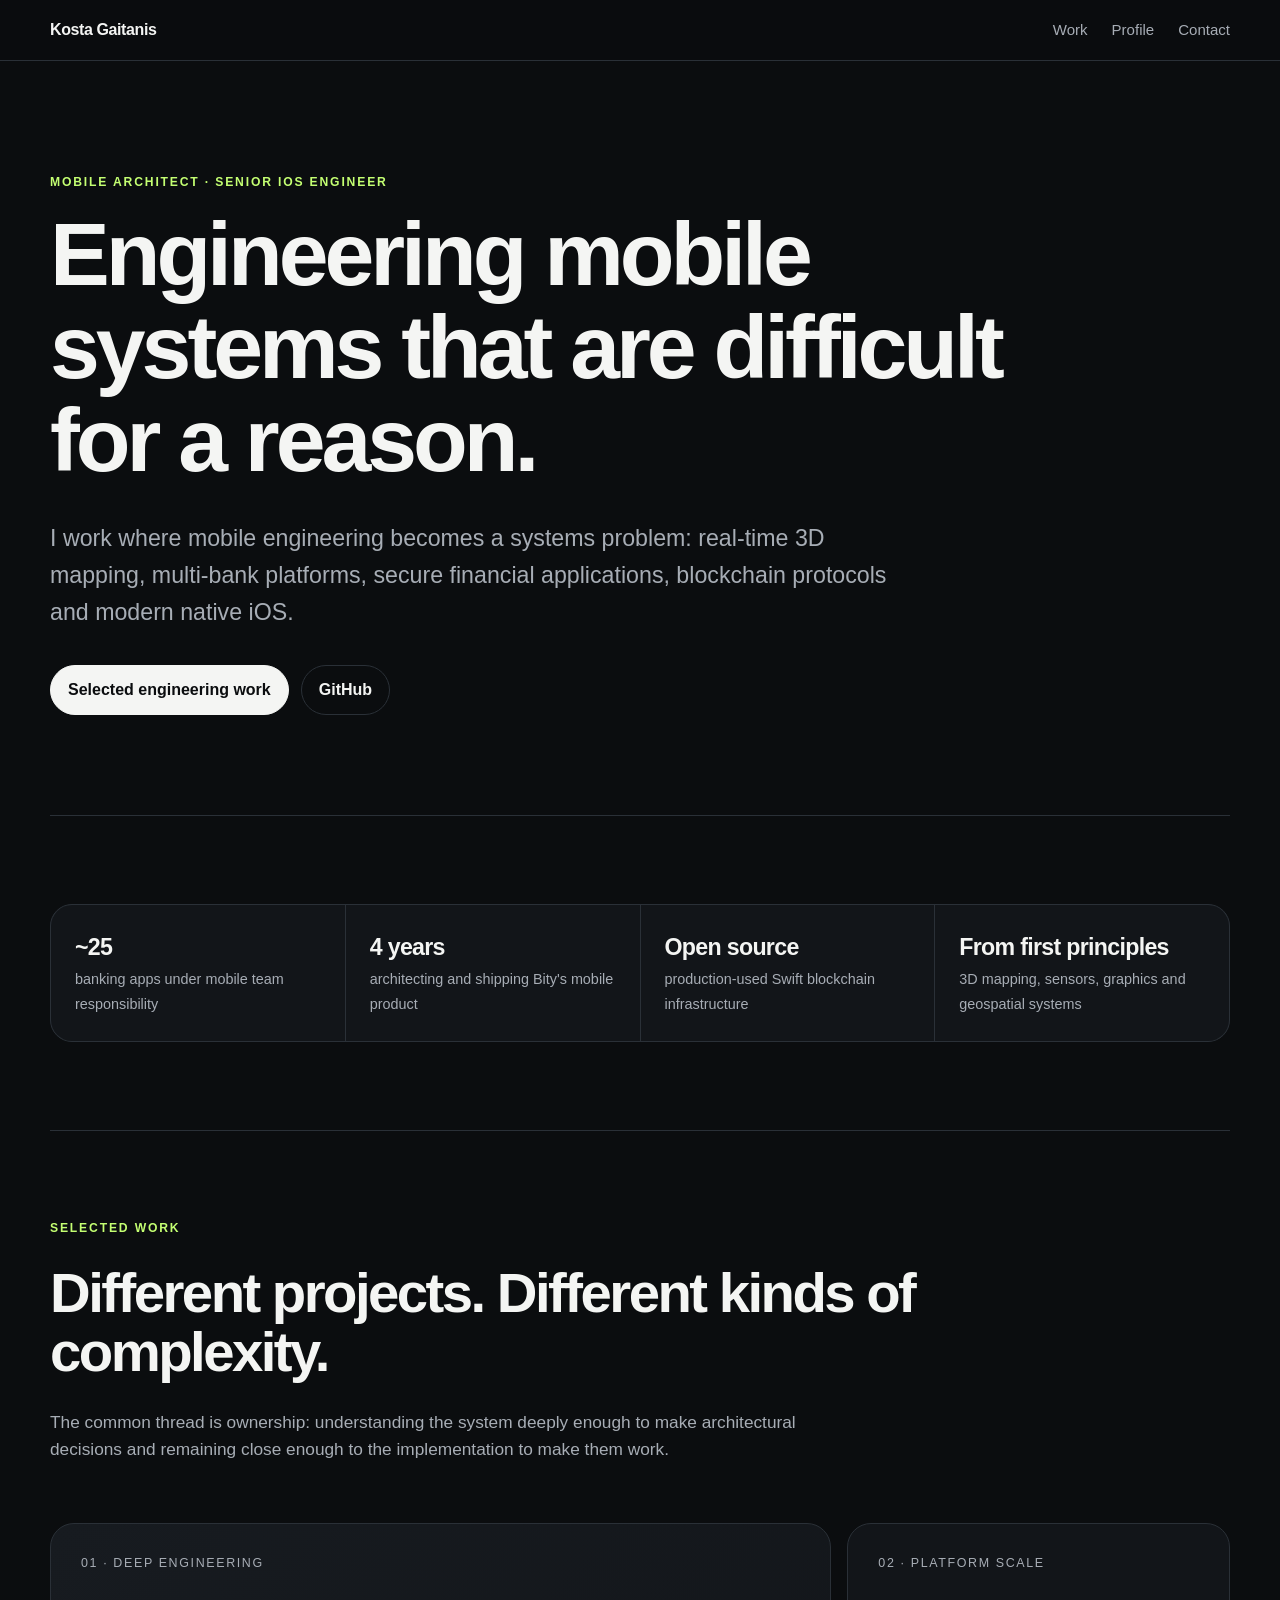
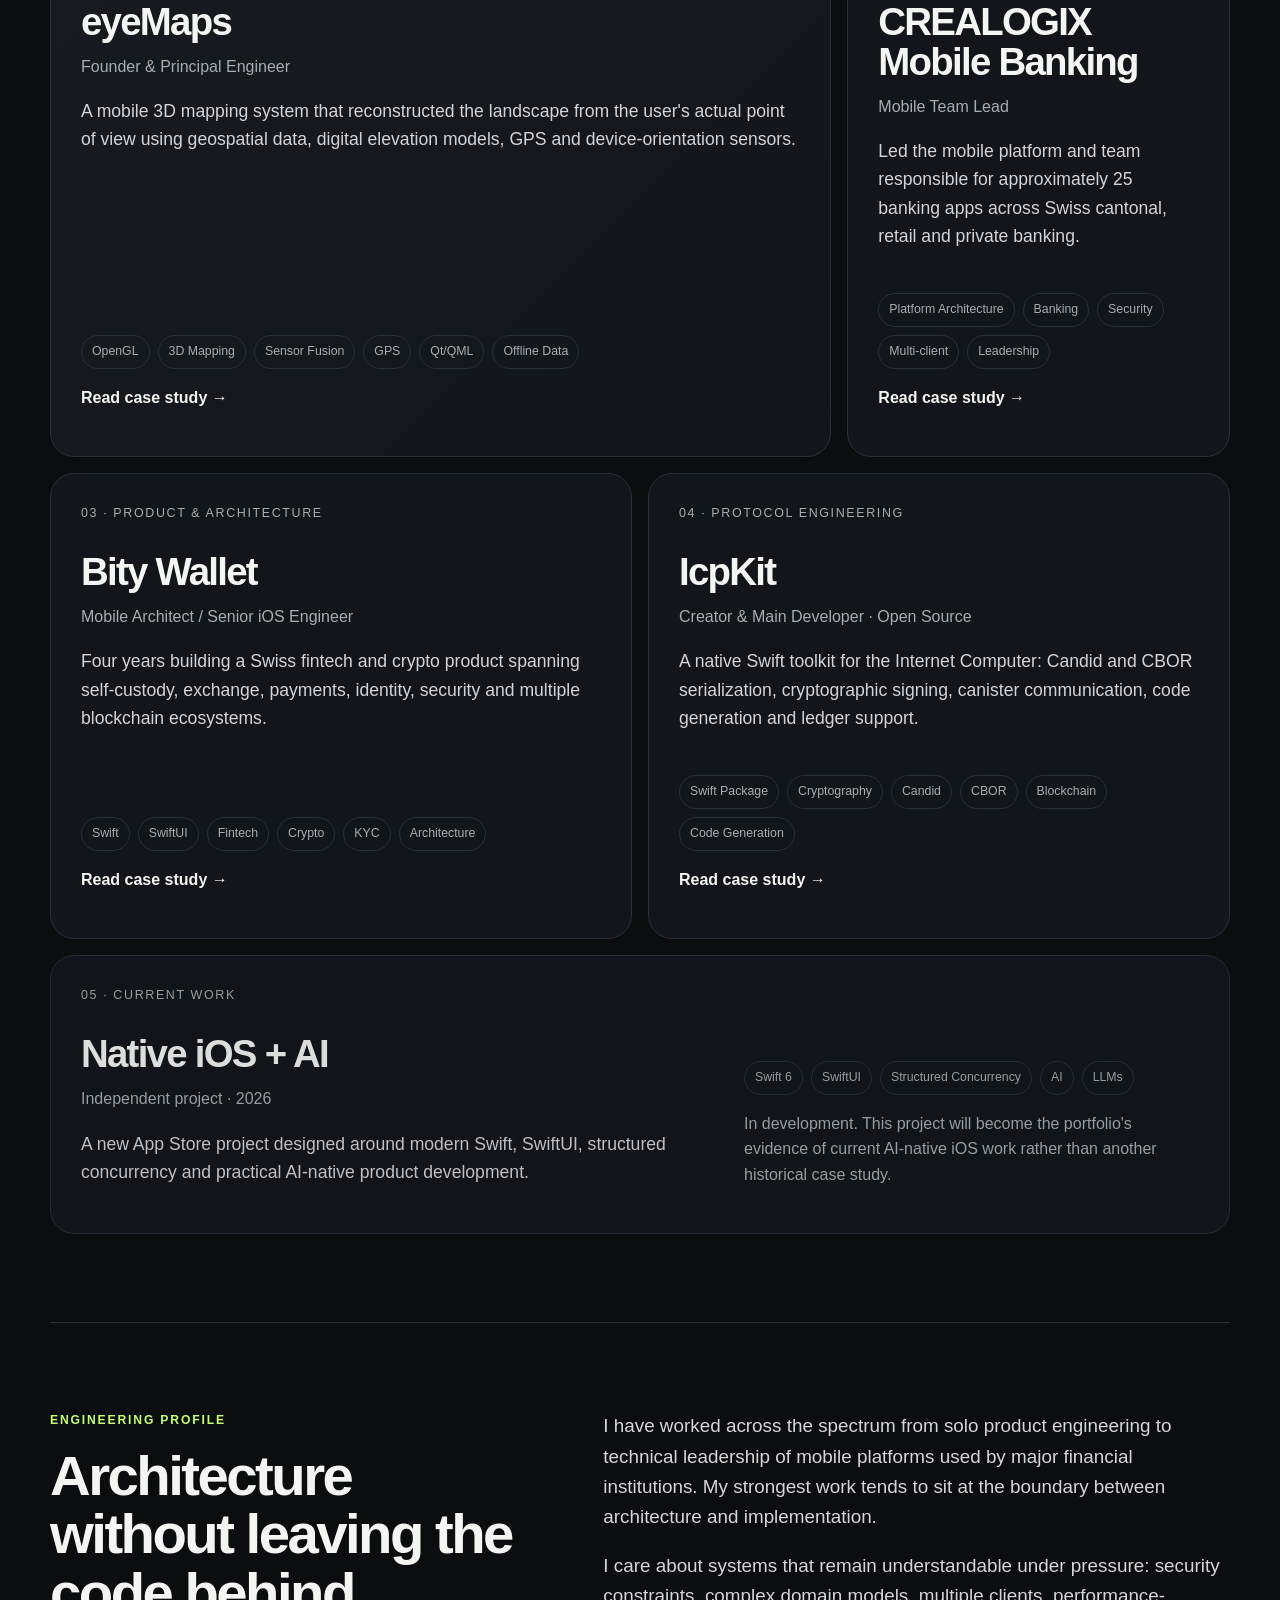
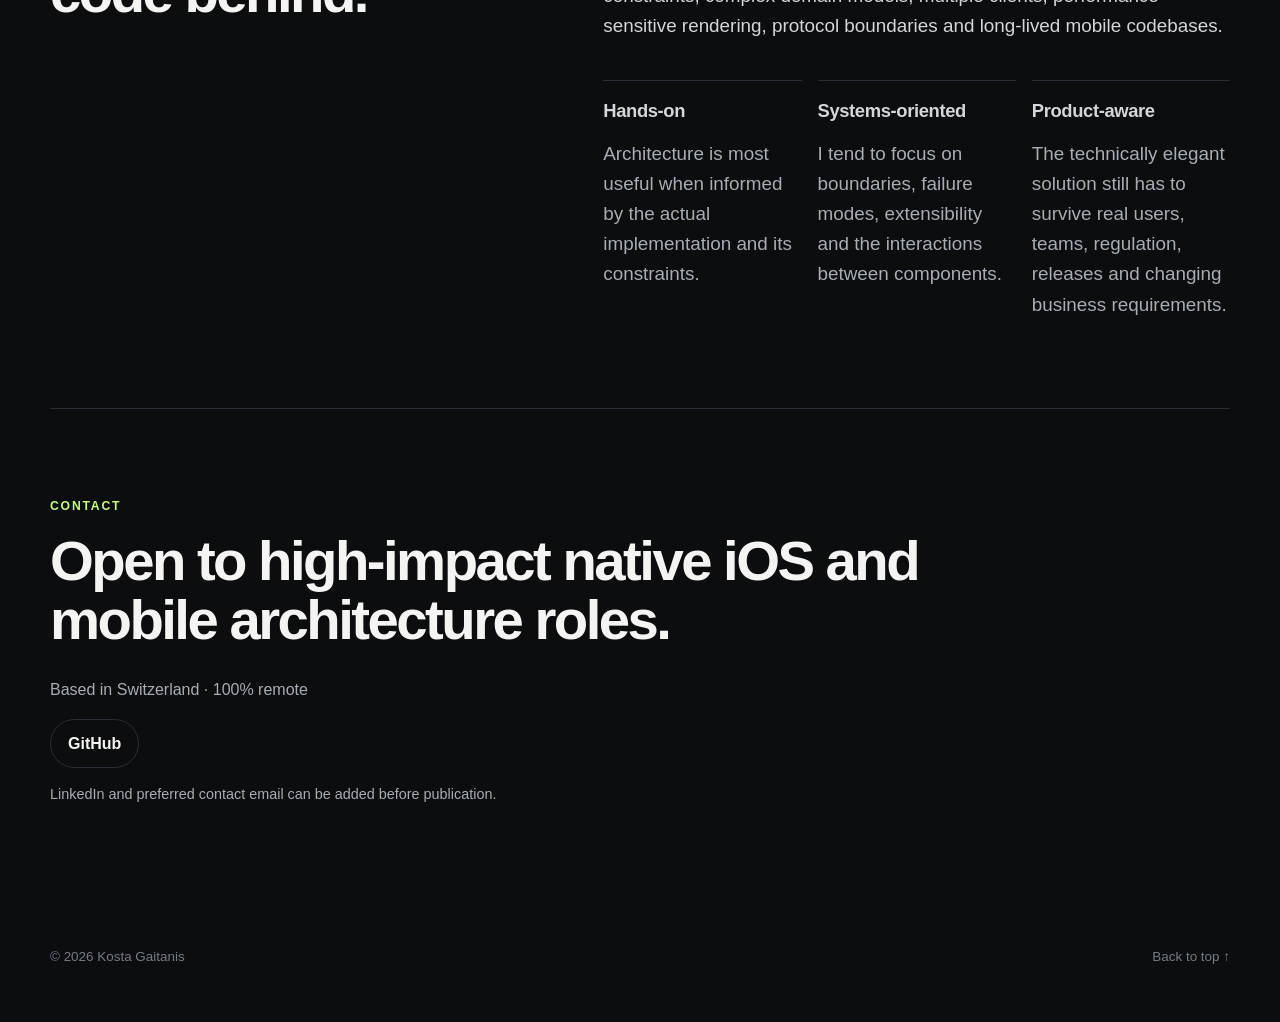
==== index.html @ 21b8c3dc "First upload" ====
<!doctype html>
<html lang="en">
<head>
  <meta charset="utf-8" />
  <meta name="viewport" content="width=device-width, initial-scale=1" />
  <title>Kosta Gaitanis — Mobile Architect & Senior iOS Engineer</title>
  <meta name="description" content="Selected engineering work by Kosta Gaitanis across native iOS, mobile architecture, banking, cryptography, blockchain, 3D mapping and AI-enabled applications." />
  <link rel="stylesheet" href="assets/styles.css" />
</head>
<body>
  <header class="site-header">
    <a class="brand" href="#top">Kosta Gaitanis</a>
    <nav aria-label="Primary">
      <a href="#work">Work</a>
      <a href="#profile">Profile</a>
      <a href="#contact">Contact</a>
    </nav>
  </header>

  <main id="top">
    <section class="hero shell">
      <p class="eyebrow">Mobile Architect · Senior iOS Engineer</p>
      <h1>Engineering mobile systems that are difficult for a reason.</h1>
      <p class="lede">I work where mobile engineering becomes a systems problem: real-time 3D mapping, multi-bank platforms, secure financial applications, blockchain protocols and modern native iOS.</p>
      <div class="hero-actions">
        <a class="button primary" href="#work">Selected engineering work</a>
        <a class="button" href="https://github.com/kgaitanis">GitHub</a>
      </div>
    </section>

    <section class="shell section" aria-label="Engineering scope">
      <div class="proof-strip">
        <div class="proof"><strong>~25</strong><span>banking apps under mobile team responsibility</span></div>
        <div class="proof"><strong>4 years</strong><span>architecting and shipping Bity's mobile product</span></div>
        <div class="proof"><strong>Open source</strong><span>production-used Swift blockchain infrastructure</span></div>
        <div class="proof"><strong>From first principles</strong><span>3D mapping, sensors, graphics and geospatial systems</span></div>
      </div>
    </section>

    <section id="work" class="shell section">
      <div class="section-heading">
        <p class="eyebrow">Selected work</p>
        <h2>Different projects. Different kinds of complexity.</h2>
        <p>The common thread is ownership: understanding the system deeply enough to make architectural decisions and remaining close enough to the implementation to make them work.</p>
      </div>

      <div class="project-grid">
        <article class="project-card hero-project">
          <div>
            <p class="project-index">01 · DEEP ENGINEERING</p>
            <h3>eyeMaps</h3>
            <p class="project-role">Founder & Principal Engineer</p>
            <p class="project-summary">A mobile 3D mapping system that reconstructed the landscape from the user's actual point of view using geospatial data, digital elevation models, GPS and device-orientation sensors.</p>
          </div>
          <div>
            <div class="tags"><span>OpenGL</span><span>3D Mapping</span><span>Sensor Fusion</span><span>GPS</span><span>Qt/QML</span><span>Offline Data</span></div>
            <p><a class="text-link" href="projects/eyemaps.html">Read case study →</a></p>
          </div>
        </article>

        <article class="project-card side-project">
          <div>
            <p class="project-index">02 · PLATFORM SCALE</p>
            <h3>CREALOGIX Mobile Banking</h3>
            <p class="project-role">Mobile Team Lead</p>
            <p class="project-summary">Led the mobile platform and team responsible for approximately 25 banking apps across Swiss cantonal, retail and private banking.</p>
          </div>
          <div>
            <div class="tags"><span>Platform Architecture</span><span>Banking</span><span>Security</span><span>Multi-client</span><span>Leadership</span></div>
            <p><a class="text-link" href="projects/crealogix.html">Read case study →</a></p>
          </div>
        </article>

        <article class="project-card">
          <div>
            <p class="project-index">03 · PRODUCT & ARCHITECTURE</p>
            <h3>Bity Wallet</h3>
            <p class="project-role">Mobile Architect / Senior iOS Engineer</p>
            <p class="project-summary">Four years building a Swiss fintech and crypto product spanning self-custody, exchange, payments, identity, security and multiple blockchain ecosystems.</p>
          </div>
          <div>
            <div class="tags"><span>Swift</span><span>SwiftUI</span><span>Fintech</span><span>Crypto</span><span>KYC</span><span>Architecture</span></div>
            <p><a class="text-link" href="projects/bity.html">Read case study →</a></p>
          </div>
        </article>

        <article class="project-card">
          <div>
            <p class="project-index">04 · PROTOCOL ENGINEERING</p>
            <h3>IcpKit</h3>
            <p class="project-role">Creator & Main Developer · Open Source</p>
            <p class="project-summary">A native Swift toolkit for the Internet Computer: Candid and CBOR serialization, cryptographic signing, canister communication, code generation and ledger support.</p>
          </div>
          <div>
            <div class="tags"><span>Swift Package</span><span>Cryptography</span><span>Candid</span><span>CBOR</span><span>Blockchain</span><span>Code Generation</span></div>
            <p><a class="text-link" href="projects/icpkit.html">Read case study →</a></p>
          </div>
        </article>

        <article class="project-card current">
          <div>
            <p class="project-index">05 · CURRENT WORK</p>
            <h3>Native iOS + AI</h3>
            <p class="project-role">Independent project · 2026</p>
            <p class="project-summary">A new App Store project designed around modern Swift, SwiftUI, structured concurrency and practical AI-native product development.</p>
          </div>
          <div>
            <div class="tags"><span>Swift 6</span><span>SwiftUI</span><span>Structured Concurrency</span><span>AI</span><span>LLMs</span></div>
            <p class="muted">In development. This project will become the portfolio's evidence of current AI-native iOS work rather than another historical case study.</p>
          </div>
        </article>
      </div>
    </section>

    <section id="profile" class="shell section profile">
      <div>
        <p class="eyebrow">Engineering profile</p>
        <h2>Architecture without leaving the code behind.</h2>
      </div>
      <div class="profile-copy">
        <p>I have worked across the spectrum from solo product engineering to technical leadership of mobile platforms used by major financial institutions. My strongest work tends to sit at the boundary between architecture and implementation.</p>
        <p>I care about systems that remain understandable under pressure: security constraints, complex domain models, multiple clients, performance-sensitive rendering, protocol boundaries and long-lived mobile codebases.</p>
        <div class="principles">
          <div class="principle"><h4>Hands-on</h4><p>Architecture is most useful when informed by the actual implementation and its constraints.</p></div>
          <div class="principle"><h4>Systems-oriented</h4><p>I tend to focus on boundaries, failure modes, extensibility and the interactions between components.</p></div>
          <div class="principle"><h4>Product-aware</h4><p>The technically elegant solution still has to survive real users, teams, regulation, releases and changing business requirements.</p></div>
        </div>
      </div>
    </section>

    <section id="contact" class="shell section contact">
      <p class="eyebrow">Contact</p>
      <h2>Open to high-impact native iOS and mobile architecture roles.</h2>
      <p>Based in Switzerland · 100% remote</p>
      <div class="contact-links">
        <a class="button" href="https://github.com/kgaitanis">GitHub</a>
      </div>
      <p class="small">LinkedIn and preferred contact email can be added before publication.</p>
    </section>
  </main>

  <footer class="shell footer"><span>© 2026 Kosta Gaitanis</span><a href="#top">Back to top ↑</a></footer>
</body>
</html>
---- assets/styles.css ----
:root {
  --bg: #0b0d0f;
  --panel: #121519;
  --panel-2: #171b20;
  --text: #f4f5f3;
  --muted: #a7adb5;
  --quiet: #747c86;
  --line: #2a3037;
  --accent: #c4ff72;
  --max: 1180px;
}
* { box-sizing: border-box; }
html { scroll-behavior: smooth; }
body {
  margin: 0;
  background: var(--bg);
  color: var(--text);
  font-family: Inter, ui-sans-serif, -apple-system, BlinkMacSystemFont, "Segoe UI", sans-serif;
  line-height: 1.6;
}
a { color: inherit; text-decoration: none; }
a:focus-visible, button:focus-visible { outline: 2px solid var(--accent); outline-offset: 4px; }
.shell { width: min(calc(100% - 40px), var(--max)); margin: 0 auto; }
.site-header {
  position: sticky; top: 0; z-index: 20;
  display: flex; justify-content: space-between; align-items: center;
  padding: 17px max(20px, calc((100vw - var(--max)) / 2));
  background: color-mix(in srgb, var(--bg) 88%, transparent);
  backdrop-filter: blur(16px);
  border-bottom: 1px solid var(--line);
}
.brand { font-weight: 750; letter-spacing: -0.025em; }
nav { display: flex; align-items: center; gap: 24px; color: var(--muted); font-size: .94rem; }
nav a:hover, .footer a:hover { color: var(--text); }
.hero { padding: 112px 0 100px; }
.eyebrow {
  color: var(--accent); font-size: .76rem; text-transform: uppercase;
  letter-spacing: .15em; font-weight: 750; margin: 0 0 16px;
}
h1, h2, h3, h4 { margin: 0; line-height: 1.04; letter-spacing: -0.045em; }
h1 { max-width: 1060px; font-size: clamp(3rem, 7vw, 6.7rem); }
h2 { font-size: clamp(2.15rem, 4.4vw, 4.35rem); }
h3 { font-size: clamp(1.9rem, 3vw, 3.05rem); }
h4 { font-size: 1.15rem; letter-spacing: -.02em; }
.lede { max-width: 850px; color: var(--muted); font-size: clamp(1.12rem, 2vw, 1.45rem); margin: 32px 0 0; }
.hero-actions { display: flex; gap: 12px; margin-top: 34px; flex-wrap: wrap; }
.button { border: 1px solid var(--line); border-radius: 999px; padding: 11px 17px; font-weight: 650; }
.button:hover { border-color: #48515c; }
.button.primary { background: var(--text); color: var(--bg); border-color: var(--text); }
.button.primary:hover { background: var(--accent); border-color: var(--accent); }
.section { padding: 88px 0; border-top: 1px solid var(--line); }
.section-heading { display: grid; gap: 10px; max-width: 900px; margin-bottom: 42px; }
.section-heading p:last-child { color: var(--muted); max-width: 760px; font-size: 1.08rem; }
.project-grid { display: grid; grid-template-columns: repeat(12, minmax(0, 1fr)); gap: 16px; }
.project-card {
  grid-column: span 6;
  min-height: 410px; padding: 30px; border: 1px solid var(--line); border-radius: 24px;
  background: var(--panel); display: flex; flex-direction: column; justify-content: space-between; gap: 26px;
  transition: transform .18s ease, border-color .18s ease;
}
.project-card:hover { transform: translateY(-2px); border-color: #3d4650; }
.project-card.hero-project { grid-column: span 8; min-height: 520px; background: linear-gradient(135deg, var(--panel-2), var(--panel)); }
.project-card.side-project { grid-column: span 4; min-height: 520px; }
.project-card.current { grid-column: span 12; min-height: 270px; display: grid; grid-template-columns: 1.4fr 1fr; align-items: end; opacity: .9; }
.project-index, .project-role, .kicker { color: var(--muted); }
.project-index { font-size: .78rem; letter-spacing: .13em; margin: 0 0 28px; }
.project-role { margin: 12px 0; }
.project-summary { max-width: 730px; font-size: 1.1rem; color: #d2d5d8; }
.tags { display: flex; gap: 8px; flex-wrap: wrap; }
.tags span { border: 1px solid var(--line); color: var(--muted); border-radius: 999px; padding: 6px 10px; font-size: .77rem; }
.text-link { font-weight: 700; }
.text-link:hover { color: var(--accent); }
.muted { color: var(--muted); }
.proof-strip {
  display: grid; grid-template-columns: repeat(4, 1fr); gap: 1px;
  border: 1px solid var(--line); border-radius: 22px; overflow: hidden; background: var(--line);
}
.proof { background: var(--panel); padding: 24px; }
.proof strong { display: block; font-size: 1.45rem; letter-spacing: -.03em; }
.proof span { color: var(--muted); font-size: .9rem; }
.profile { display: grid; grid-template-columns: .85fr 1.15fr; gap: 90px; }
.profile-copy { font-size: 1.18rem; color: #d3d6da; }
.profile-copy p:first-child { margin-top: 0; }
.principles { display: grid; grid-template-columns: repeat(3, 1fr); gap: 16px; margin-top: 38px; }
.principle { border-top: 1px solid var(--line); padding-top: 20px; }
.principle p { color: var(--muted); margin-bottom: 0; }
.contact p:not(.eyebrow) { color: var(--muted); }
.contact h2 { max-width: 940px; margin: 14px 0 28px; }
.contact-links { display: flex; gap: 18px; flex-wrap: wrap; }
.small { font-size: .9rem; max-width: 720px; }
.footer { padding: 38px 0 54px; color: var(--quiet); font-size: .84rem; display: flex; justify-content: space-between; gap: 20px; }

/* Case studies */
.case-hero { padding: 92px 0 72px; }
.case-hero h1 { max-width: 1060px; }
.case-hero .lede { max-width: 880px; }
.case-meta { margin-top: 34px; display: flex; flex-wrap: wrap; gap: 9px; }
.case-meta span, .case-meta a { border: 1px solid var(--line); color: var(--muted); border-radius: 999px; padding: 6px 10px; font-size: .78rem; }
.case-meta a:hover { color: var(--text); border-color: #48515c; }
.case-grid { display: grid; grid-template-columns: minmax(210px, .8fr) minmax(0, 2fr); gap: 82px; }
.case-sidebar { position: sticky; top: 95px; align-self: start; }
.case-sidebar h2 { font-size: 1.7rem; }
.case-sidebar .tags { margin-top: 20px; }
.case-copy { max-width: 790px; }
.case-copy h2 { font-size: 2.15rem; margin: 0 0 20px; }
.case-copy h3 { margin-top: 48px; font-size: 1.6rem; letter-spacing: -0.025em; }
.case-copy p, .case-copy li { color: #d0d4d8; }
.case-copy ul { padding-left: 20px; }
.case-copy li + li { margin-top: 7px; }
.case-copy .big { font-size: 1.25rem; color: var(--text); }
.case-copy .note { border-left: 2px solid var(--accent); padding-left: 18px; color: var(--muted); }
.case-copy .evidence { margin-top: 42px; padding: 24px; border: 1px solid var(--line); border-radius: 18px; background: var(--panel); }
.case-copy .evidence h3 { margin-top: 0; }
.case-copy .evidence a { text-decoration: underline; text-underline-offset: 3px; }
.case-copy .evidence a:hover { color: var(--accent); }
.engineering-grid { display: grid; grid-template-columns: repeat(2, 1fr); gap: 14px; margin: 24px 0; }
.engineering-item { border: 1px solid var(--line); border-radius: 16px; padding: 20px; background: var(--panel); }
.engineering-item h4 { margin-bottom: 8px; }
.engineering-item p { margin: 0; color: var(--muted); font-size: .94rem; }
.back-link { display: inline-block; color: var(--muted); margin-top: 40px; }
.back-link:hover { color: var(--accent); }

@media (max-width: 900px) {
  .project-card.hero-project, .project-card.side-project, .project-card { grid-column: span 12; min-height: 390px; }
  .project-card.current { grid-template-columns: 1fr; min-height: 360px; }
  .proof-strip { grid-template-columns: repeat(2, 1fr); }
  .profile { grid-template-columns: 1fr; gap: 38px; }
  .principles { grid-template-columns: 1fr; }
  .case-grid { grid-template-columns: 1fr; gap: 42px; }
  .case-sidebar { position: static; }
}
@media (max-width: 680px) {
  nav { display: none; }
  .hero { padding: 76px 0 66px; }
  .section { padding: 62px 0; }
  .proof-strip { grid-template-columns: 1fr; }
  .engineering-grid { grid-template-columns: 1fr; }
  .footer { flex-direction: column; }
}
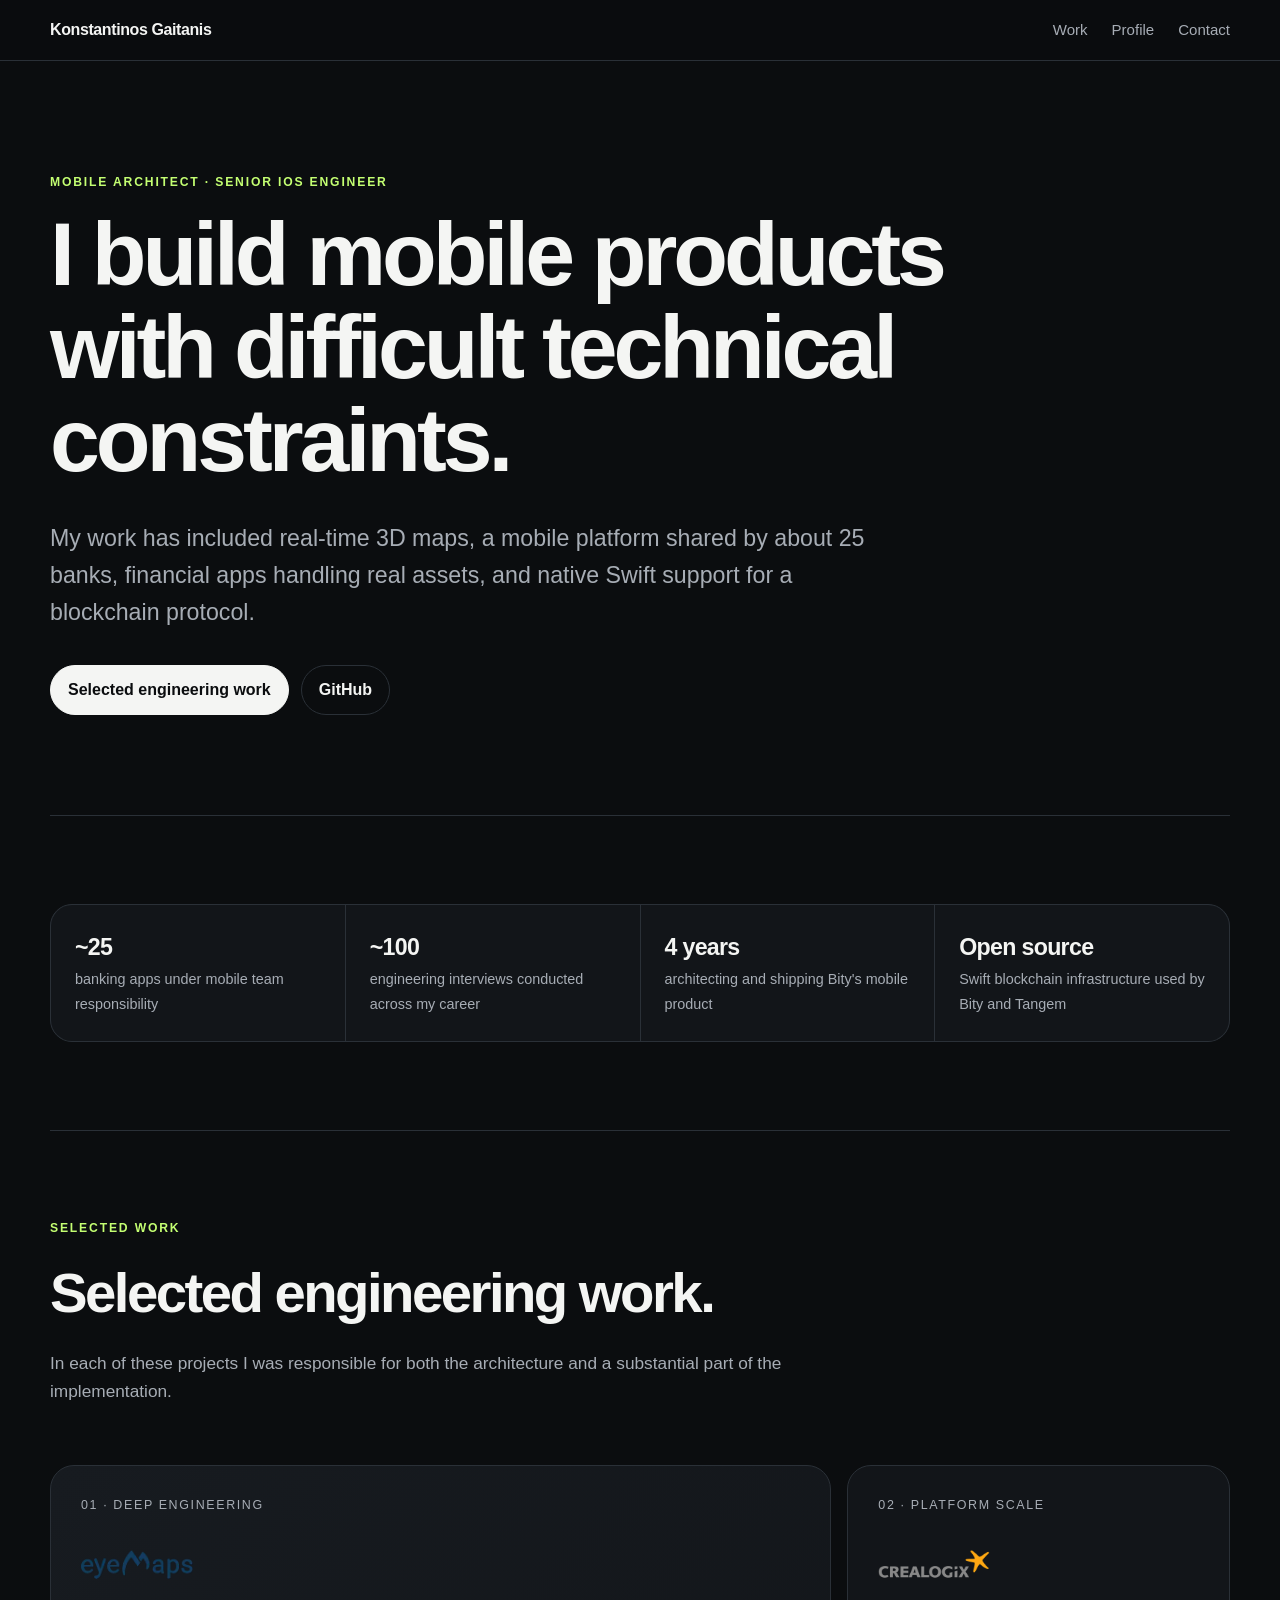
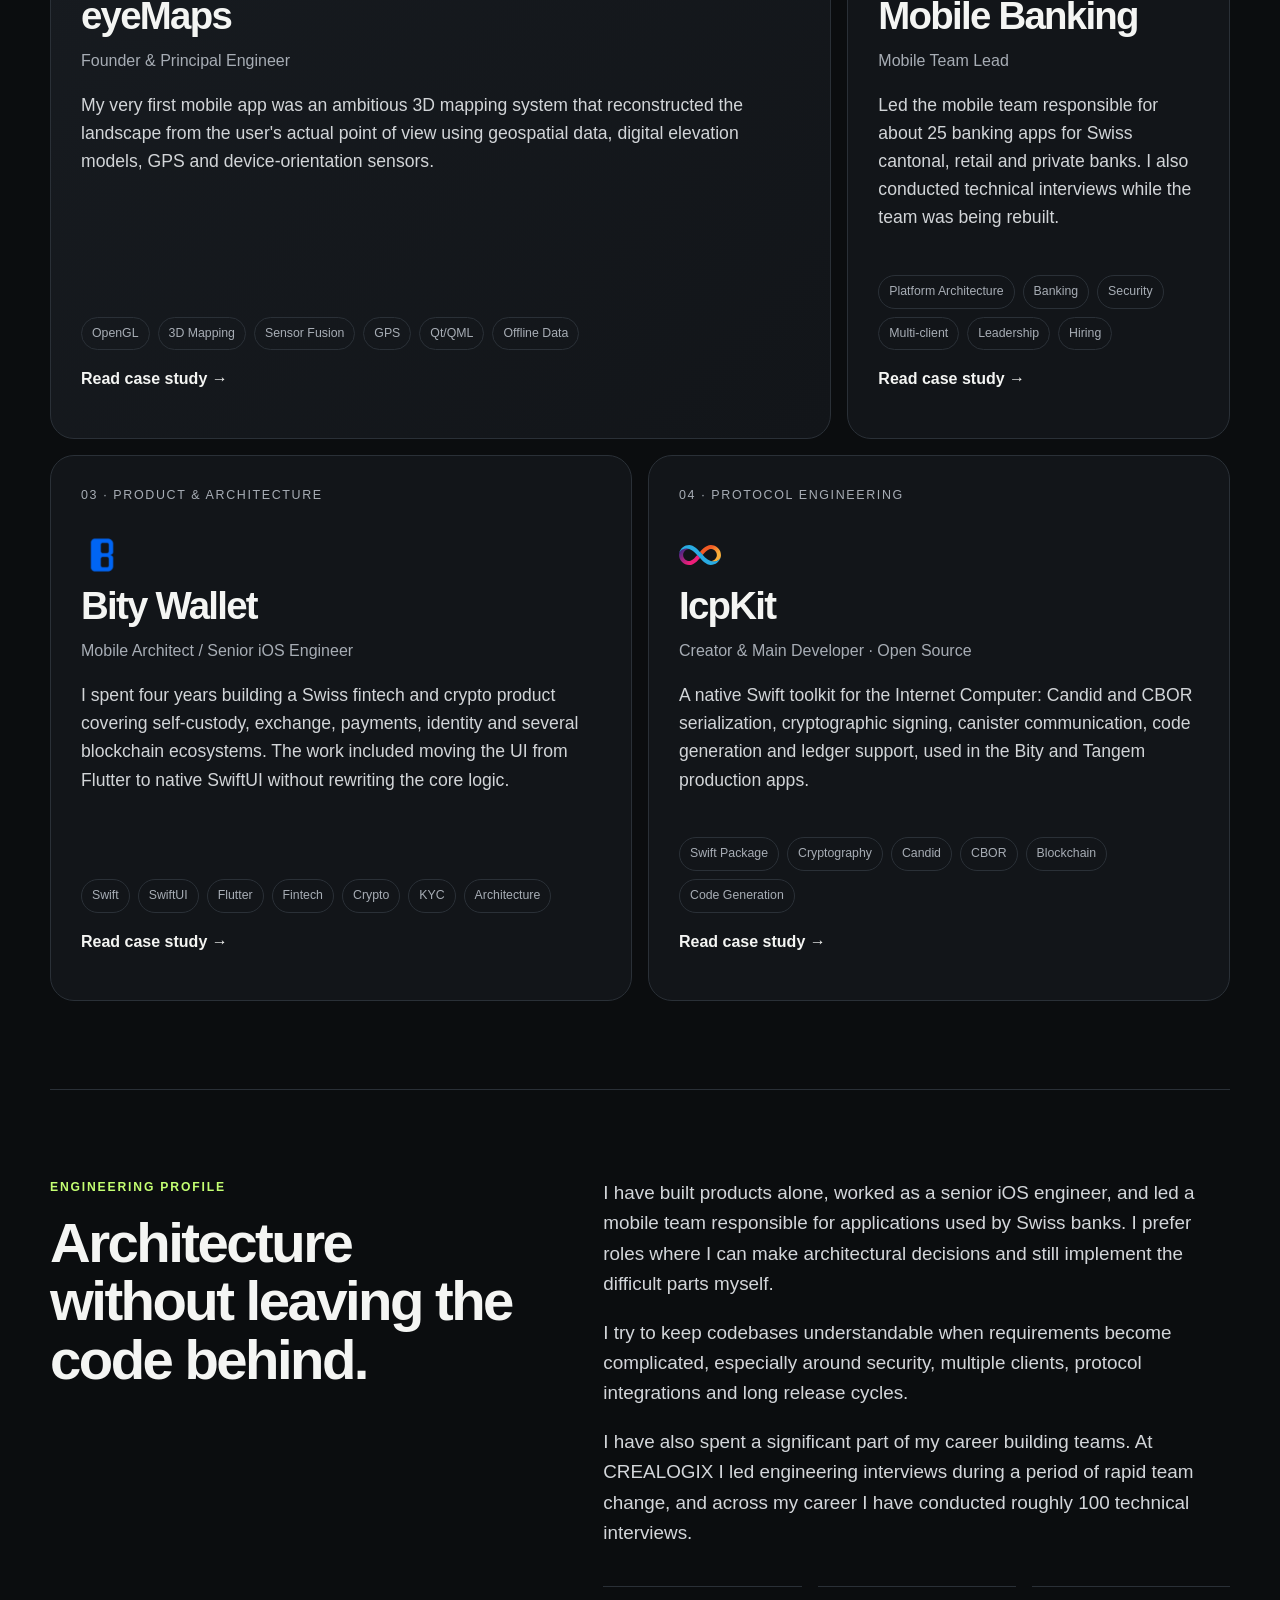
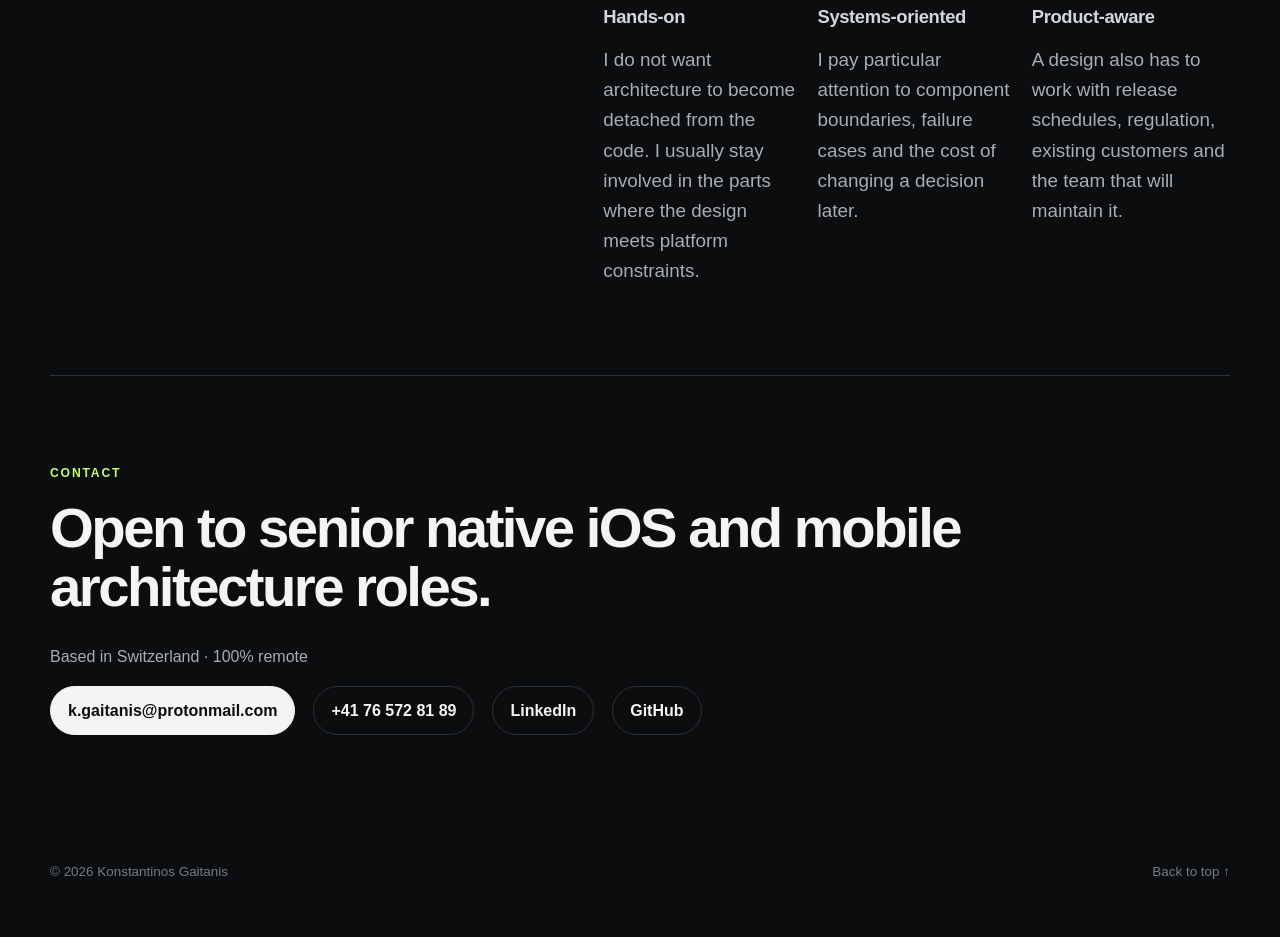
==== commit e1826c2c: "second version" ====
--- a/index.html
+++ b/index.html
@@ -3,142 +3,90 @@
 <head>
   <meta charset="utf-8" />
   <meta name="viewport" content="width=device-width, initial-scale=1" />
-  <title>Kosta Gaitanis — Mobile Architect & Senior iOS Engineer</title>
-  <meta name="description" content="Selected engineering work by Kosta Gaitanis across native iOS, mobile architecture, banking, cryptography, blockchain, 3D mapping and AI-enabled applications." />
+  <title>Konstantinos Gaitanis - Mobile Architect & Senior iOS Engineer</title>
+  <meta name="description" content="Selected engineering work by Konstantinos Gaitanis across native iOS, mobile architecture, banking, cryptography, blockchain and 3D mapping." />
   <link rel="stylesheet" href="assets/styles.css" />
 </head>
 <body>
   <header class="site-header">
-    <a class="brand" href="#top">Kosta Gaitanis</a>
+    <a class="brand" href="#top">Konstantinos Gaitanis</a>
     <nav aria-label="Primary">
-      <a href="#work">Work</a>
-      <a href="#profile">Profile</a>
-      <a href="#contact">Contact</a>
+      <a href="#work">Work</a><a href="#profile">Profile</a><a href="#contact">Contact</a>
     </nav>
   </header>
 
   <main id="top">
     <section class="hero shell">
       <p class="eyebrow">Mobile Architect · Senior iOS Engineer</p>
-      <h1>Engineering mobile systems that are difficult for a reason.</h1>
-      <p class="lede">I work where mobile engineering becomes a systems problem: real-time 3D mapping, multi-bank platforms, secure financial applications, blockchain protocols and modern native iOS.</p>
-      <div class="hero-actions">
-        <a class="button primary" href="#work">Selected engineering work</a>
-        <a class="button" href="https://github.com/kgaitanis">GitHub</a>
-      </div>
+      <h1>I build mobile products with difficult technical constraints.</h1>
+      <p class="lede">My work has included real-time 3D maps, a mobile platform shared by about 25 banks, financial apps handling real assets, and native Swift support for a blockchain protocol.</p>
+      <div class="hero-actions"><a class="button primary" href="#work">Selected engineering work</a><a class="button" href="https://github.com/kgaitanis">GitHub</a></div>
     </section>
 
     <section class="shell section" aria-label="Engineering scope">
       <div class="proof-strip">
         <div class="proof"><strong>~25</strong><span>banking apps under mobile team responsibility</span></div>
+        <div class="proof"><strong>~100</strong><span>engineering interviews conducted across my career</span></div>
         <div class="proof"><strong>4 years</strong><span>architecting and shipping Bity's mobile product</span></div>
-        <div class="proof"><strong>Open source</strong><span>production-used Swift blockchain infrastructure</span></div>
-        <div class="proof"><strong>From first principles</strong><span>3D mapping, sensors, graphics and geospatial systems</span></div>
+        <div class="proof"><strong>Open source</strong><span>Swift blockchain infrastructure used by Bity and Tangem</span></div>
       </div>
     </section>
 
     <section id="work" class="shell section">
       <div class="section-heading">
         <p class="eyebrow">Selected work</p>
-        <h2>Different projects. Different kinds of complexity.</h2>
-        <p>The common thread is ownership: understanding the system deeply enough to make architectural decisions and remaining close enough to the implementation to make them work.</p>
+        <h2>Selected engineering work.</h2>
+        <p>In each of these projects I was responsible for both the architecture and a substantial part of the implementation.</p>
       </div>
 
       <div class="project-grid">
-        <article class="project-card hero-project">
-          <div>
-            <p class="project-index">01 · DEEP ENGINEERING</p>
-            <h3>eyeMaps</h3>
-            <p class="project-role">Founder & Principal Engineer</p>
-            <p class="project-summary">A mobile 3D mapping system that reconstructed the landscape from the user's actual point of view using geospatial data, digital elevation models, GPS and device-orientation sensors.</p>
-          </div>
-          <div>
-            <div class="tags"><span>OpenGL</span><span>3D Mapping</span><span>Sensor Fusion</span><span>GPS</span><span>Qt/QML</span><span>Offline Data</span></div>
-            <p><a class="text-link" href="projects/eyemaps.html">Read case study →</a></p>
-          </div>
-        </article>
+        <a class="project-card hero-project" href="projects/eyemaps.html">
+          <div><p class="project-index">01 · DEEP ENGINEERING</p><div class="project-title project-title-stacked"><span class="project-title-logos" aria-hidden="true"><img class="project-title-logo project-title-logo-wide" src="assets/images/logos/eyemaps.webp" alt="" width="240" height="62"></span><h3>eyeMaps</h3></div><p class="project-role">Founder & Principal Engineer</p><p class="project-summary">My very first mobile app was an ambitious 3D mapping system that reconstructed the landscape from the user's actual point of view using geospatial data, digital elevation models, GPS and device-orientation sensors.</p></div>
+          <div><div class="tags"><span>OpenGL</span><span>3D Mapping</span><span>Sensor Fusion</span><span>GPS</span><span>Qt/QML</span><span>Offline Data</span></div><p><span class="text-link">Read case study →</span></p></div>
+        </a>
 
-        <article class="project-card side-project">
-          <div>
-            <p class="project-index">02 · PLATFORM SCALE</p>
-            <h3>CREALOGIX Mobile Banking</h3>
-            <p class="project-role">Mobile Team Lead</p>
-            <p class="project-summary">Led the mobile platform and team responsible for approximately 25 banking apps across Swiss cantonal, retail and private banking.</p>
-          </div>
-          <div>
-            <div class="tags"><span>Platform Architecture</span><span>Banking</span><span>Security</span><span>Multi-client</span><span>Leadership</span></div>
-            <p><a class="text-link" href="projects/crealogix.html">Read case study →</a></p>
-          </div>
-        </article>
+        <a class="project-card side-project" href="projects/crealogix.html">
+          <div><p class="project-index">02 · PLATFORM SCALE</p><div class="project-title project-title-stacked"><span class="project-title-logos" aria-hidden="true"><img class="project-title-logo project-title-logo-wide" src="assets/images/logos/crealogix.webp" alt="" width="300" height="84"></span><h3>Mobile Banking</h3></div><p class="project-role">Mobile Team Lead</p><p class="project-summary">Led the mobile team responsible for about 25 banking apps for Swiss cantonal, retail and private banks. I also conducted technical interviews while the team was being rebuilt.</p></div>
+          <div><div class="tags"><span>Platform Architecture</span><span>Banking</span><span>Security</span><span>Multi-client</span><span>Leadership</span><span>Hiring</span></div><p><span class="text-link">Read case study →</span></p></div>
+        </a>
 
-        <article class="project-card">
-          <div>
-            <p class="project-index">03 · PRODUCT & ARCHITECTURE</p>
-            <h3>Bity Wallet</h3>
-            <p class="project-role">Mobile Architect / Senior iOS Engineer</p>
-            <p class="project-summary">Four years building a Swiss fintech and crypto product spanning self-custody, exchange, payments, identity, security and multiple blockchain ecosystems.</p>
-          </div>
-          <div>
-            <div class="tags"><span>Swift</span><span>SwiftUI</span><span>Fintech</span><span>Crypto</span><span>KYC</span><span>Architecture</span></div>
-            <p><a class="text-link" href="projects/bity.html">Read case study →</a></p>
-          </div>
-        </article>
+        <a class="project-card" href="projects/bity.html">
+          <div><p class="project-index">03 · PRODUCT & ARCHITECTURE</p><div class="project-title project-title-stacked"><span class="project-title-logos" aria-hidden="true"><img class="project-title-logo" src="assets/images/logos/bity.webp" alt="" width="48" height="48"></span><h3>Bity Wallet</h3></div><p class="project-role">Mobile Architect / Senior iOS Engineer</p><p class="project-summary">I spent four years building a Swiss fintech and crypto product covering self-custody, exchange, payments, identity and several blockchain ecosystems. The work included moving the UI from Flutter to native SwiftUI without rewriting the core logic.</p></div>
+          <div><div class="tags"><span>Swift</span><span>SwiftUI</span><span>Flutter</span><span>Fintech</span><span>Crypto</span><span>KYC</span><span>Architecture</span></div><p><span class="text-link">Read case study →</span></p></div>
+        </a>
 
-        <article class="project-card">
-          <div>
-            <p class="project-index">04 · PROTOCOL ENGINEERING</p>
-            <h3>IcpKit</h3>
-            <p class="project-role">Creator & Main Developer · Open Source</p>
-            <p class="project-summary">A native Swift toolkit for the Internet Computer: Candid and CBOR serialization, cryptographic signing, canister communication, code generation and ledger support.</p>
-          </div>
-          <div>
-            <div class="tags"><span>Swift Package</span><span>Cryptography</span><span>Candid</span><span>CBOR</span><span>Blockchain</span><span>Code Generation</span></div>
-            <p><a class="text-link" href="projects/icpkit.html">Read case study →</a></p>
-          </div>
-        </article>
-
-        <article class="project-card current">
-          <div>
-            <p class="project-index">05 · CURRENT WORK</p>
-            <h3>Native iOS + AI</h3>
-            <p class="project-role">Independent project · 2026</p>
-            <p class="project-summary">A new App Store project designed around modern Swift, SwiftUI, structured concurrency and practical AI-native product development.</p>
-          </div>
-          <div>
-            <div class="tags"><span>Swift 6</span><span>SwiftUI</span><span>Structured Concurrency</span><span>AI</span><span>LLMs</span></div>
-            <p class="muted">In development. This project will become the portfolio's evidence of current AI-native iOS work rather than another historical case study.</p>
-          </div>
-        </article>
+        <a class="project-card" href="projects/icpkit.html">
+          <div><p class="project-index">04 · PROTOCOL ENGINEERING</p><div class="project-title project-title-stacked"><span class="project-title-logos" aria-hidden="true"><img class="project-title-logo" src="assets/images/logos/internet-computer.svg" alt="" width="120" height="60"></span><h3>IcpKit</h3></div><p class="project-role">Creator & Main Developer · Open Source</p><p class="project-summary">A native Swift toolkit for the Internet Computer: Candid and CBOR serialization, cryptographic signing, canister communication, code generation and ledger support, used in the Bity and Tangem production apps.</p></div>
+          <div><div class="tags"><span>Swift Package</span><span>Cryptography</span><span>Candid</span><span>CBOR</span><span>Blockchain</span><span>Code Generation</span></div><p><span class="text-link">Read case study →</span></p></div>
+        </a>
       </div>
     </section>
 
     <section id="profile" class="shell section profile">
-      <div>
-        <p class="eyebrow">Engineering profile</p>
-        <h2>Architecture without leaving the code behind.</h2>
-      </div>
+      <div><p class="eyebrow">Engineering profile</p><h2>Architecture without leaving the code behind.</h2></div>
       <div class="profile-copy">
-        <p>I have worked across the spectrum from solo product engineering to technical leadership of mobile platforms used by major financial institutions. My strongest work tends to sit at the boundary between architecture and implementation.</p>
-        <p>I care about systems that remain understandable under pressure: security constraints, complex domain models, multiple clients, performance-sensitive rendering, protocol boundaries and long-lived mobile codebases.</p>
+        <p>I have built products alone, worked as a senior iOS engineer, and led a mobile team responsible for applications used by Swiss banks. I prefer roles where I can make architectural decisions and still implement the difficult parts myself.</p>
+        <p>I try to keep codebases understandable when requirements become complicated, especially around security, multiple clients, protocol integrations and long release cycles.</p>
+        <p>I have also spent a significant part of my career building teams. At CREALOGIX I led engineering interviews during a period of rapid team change, and across my career I have conducted roughly 100 technical interviews.</p>
         <div class="principles">
-          <div class="principle"><h4>Hands-on</h4><p>Architecture is most useful when informed by the actual implementation and its constraints.</p></div>
-          <div class="principle"><h4>Systems-oriented</h4><p>I tend to focus on boundaries, failure modes, extensibility and the interactions between components.</p></div>
-          <div class="principle"><h4>Product-aware</h4><p>The technically elegant solution still has to survive real users, teams, regulation, releases and changing business requirements.</p></div>
+          <div class="principle"><h4>Hands-on</h4><p>I do not want architecture to become detached from the code. I usually stay involved in the parts where the design meets platform constraints.</p></div>
+          <div class="principle"><h4>Systems-oriented</h4><p>I pay particular attention to component boundaries, failure cases and the cost of changing a decision later.</p></div>
+          <div class="principle"><h4>Product-aware</h4><p>A design also has to work with release schedules, regulation, existing customers and the team that will maintain it.</p></div>
         </div>
       </div>
     </section>
 
     <section id="contact" class="shell section contact">
       <p class="eyebrow">Contact</p>
-      <h2>Open to high-impact native iOS and mobile architecture roles.</h2>
+      <h2>Open to senior native iOS and mobile architecture roles.</h2>
       <p>Based in Switzerland · 100% remote</p>
       <div class="contact-links">
+        <a class="button primary" href="mailto:k.gaitanis@protonmail.com">k.gaitanis@protonmail.com</a>
+        <a class="button" href="tel:+41765728189">+41 76 572 81 89</a>
+        <a class="button" href="https://linkedin.com/in/gaitanis">LinkedIn</a>
         <a class="button" href="https://github.com/kgaitanis">GitHub</a>
       </div>
-      <p class="small">LinkedIn and preferred contact email can be added before publication.</p>
     </section>
   </main>
-
-  <footer class="shell footer"><span>© 2026 Kosta Gaitanis</span><a href="#top">Back to top ↑</a></footer>
-</body>
-</html>
+  <footer class="shell footer"><span>© 2026 Konstantinos Gaitanis</span><a href="#top">Back to top ↑</a></footer>
+</body></html>
--- a/assets/styles.css
+++ b/assets/styles.css
@@ -10,6 +10,10 @@
   --max: 1180px;
 }
 * { box-sizing: border-box; }
+.visually-hidden {
+  position: absolute; width: 1px; height: 1px; padding: 0; margin: -1px;
+  overflow: hidden; clip: rect(0, 0, 0, 0); white-space: nowrap; border: 0;
+}
 html { scroll-behavior: smooth; }
 body {
   margin: 0;
@@ -64,12 +68,23 @@
 .project-card.current { grid-column: span 12; min-height: 270px; display: grid; grid-template-columns: 1.4fr 1fr; align-items: end; opacity: .9; }
 .project-index, .project-role, .kicker { color: var(--muted); }
 .project-index { font-size: .78rem; letter-spacing: .13em; margin: 0 0 28px; }
+.project-title { display: flex; align-items: center; gap: 14px; }
+.project-card:hover .project-title h3,
+.project-card:hover .text-link,
+.project-card:focus-visible .project-title h3,
+.project-card:focus-visible .text-link { color: var(--accent); }
+.project-title-stacked { align-items: flex-start; flex-direction: column; gap: 10px; }
+.project-title-logos { display: flex; align-items: center; gap: 6px; flex: 0 0 auto; }
+.project-title-logo {
+  display: block; width: 42px; height: 42px;
+  object-fit: contain;
+}
+.project-title-logo-wide { width: 112px; }
 .project-role { margin: 12px 0; }
 .project-summary { max-width: 730px; font-size: 1.1rem; color: #d2d5d8; }
 .tags { display: flex; gap: 8px; flex-wrap: wrap; }
 .tags span { border: 1px solid var(--line); color: var(--muted); border-radius: 999px; padding: 6px 10px; font-size: .77rem; }
 .text-link { font-weight: 700; }
-.text-link:hover { color: var(--accent); }
 .muted { color: var(--muted); }
 .proof-strip {
   display: grid; grid-template-columns: repeat(4, 1fr); gap: 1px;
@@ -92,6 +107,15 @@
 
 /* Case studies */
 .case-hero { padding: 92px 0 72px; }
+.case-logo {
+  width: 54px; height: 54px; margin-bottom: 28px; padding: 8px;
+  display: flex; align-items: center; justify-content: center;
+  border: 1px solid var(--line); border-radius: 14px; background: #fff;
+}
+.case-logo img { display: block; width: 100%; height: 100%; object-fit: contain; }
+.case-logo-wide { width: 170px; padding: 10px 14px; }
+.case-logo-row { display: flex; align-items: center; gap: 10px; margin-bottom: 28px; }
+.case-logo-row .case-logo { margin-bottom: 0; }
 .case-hero h1 { max-width: 1060px; }
 .case-hero .lede { max-width: 880px; }
 .case-meta { margin-top: 34px; display: flex; flex-wrap: wrap; gap: 9px; }
@@ -137,3 +161,36 @@
   .engineering-grid { grid-template-columns: 1fr; }
   .footer { flex-direction: column; }
 }
+
+
+/* Visual evidence and architecture diagrams */
+.visual-strip { display:grid; grid-template-columns:1.45fr 1fr; gap:16px; padding-bottom:72px; }
+.product-visual { margin:0; min-height:300px; border:1px solid var(--line); border-radius:24px; overflow:hidden; background:var(--panel); display:flex; align-items:center; justify-content:center; }
+.product-visual img { display:block; width:100%; height:100%; min-height:300px; object-fit:cover; }
+.bity-visuals { grid-template-columns:repeat(2,minmax(0,1fr)); max-width:900px; }
+.bity-visuals .product-visual { min-height:480px; }
+.bity-visuals .product-visual img { min-height:480px; object-fit:contain; background:#f4f5f3; }
+.architecture-flow { display:grid; grid-template-columns:1fr auto 1.6fr auto 1fr; align-items:stretch; gap:12px; margin:30px 0; }
+.architecture-flow > div { border:1px solid var(--line); border-radius:16px; padding:18px; background:var(--panel); display:flex; flex-direction:column; justify-content:center; }
+.architecture-flow > div.core { border-color:#4e5b68; background:var(--panel-2); }
+.architecture-flow strong { font-size:.96rem; letter-spacing:-.01em; }
+.architecture-flow span { color:var(--muted); font-size:.83rem; margin-top:5px; line-height:1.35; }
+.architecture-flow b { align-self:center; color:var(--quiet); font-size:1.25rem; }
+.protocol-flow { margin-top:42px; }
+@media (max-width:760px) { .visual-strip,.bity-visuals { grid-template-columns:1fr; padding-bottom:48px; } .bity-visuals .product-visual,.bity-visuals .product-visual img { min-height:360px; } .architecture-flow { grid-template-columns:1fr; } .architecture-flow b { transform:rotate(90deg); justify-self:center; } }
+
+/* eyeMaps hero: preserve the full source image at its natural aspect ratio. */
+.eyemaps-hero-visual {
+  min-height: 0;
+  display: block;
+  width: 100%;
+  max-width: 800px;
+  margin-inline: auto;
+}
+.eyemaps-hero-visual img {
+  display: block;
+  width: 100%;
+  height: auto;
+  min-height: 0;
+  object-fit: contain;
+}
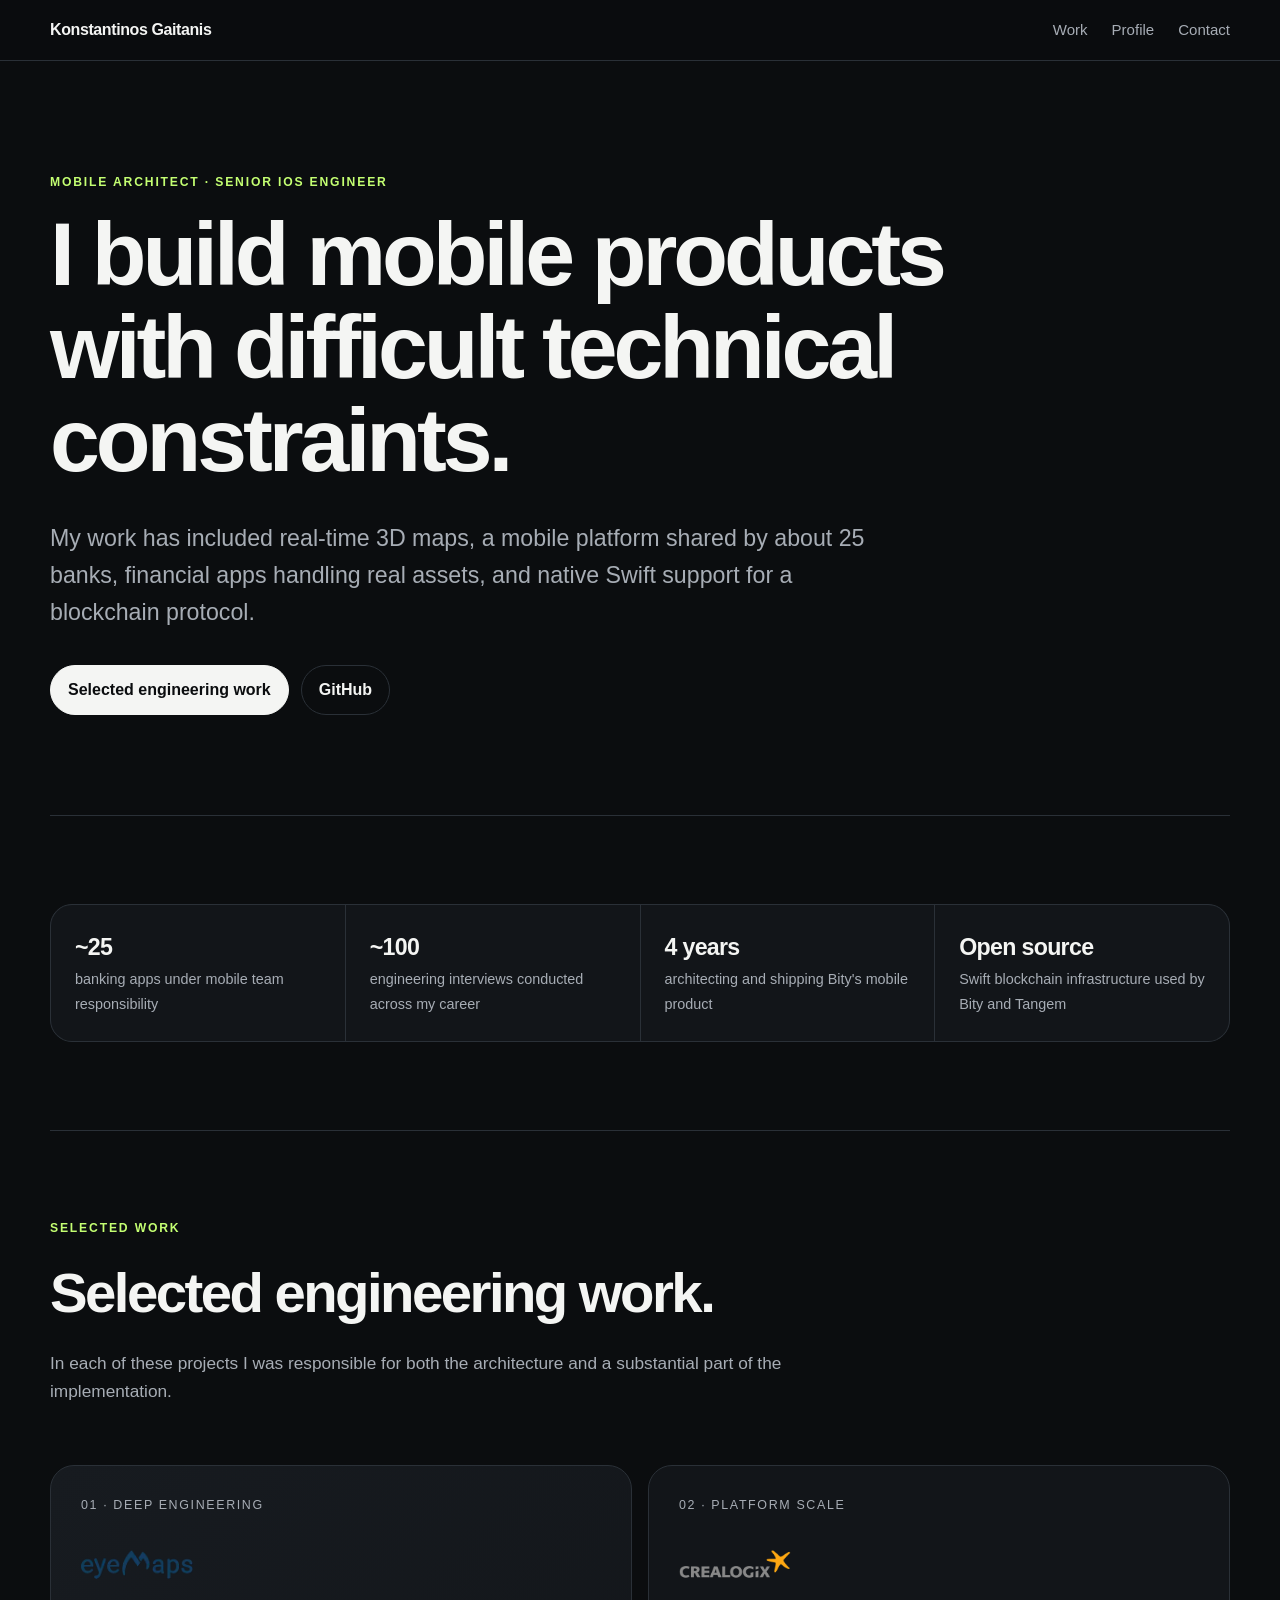
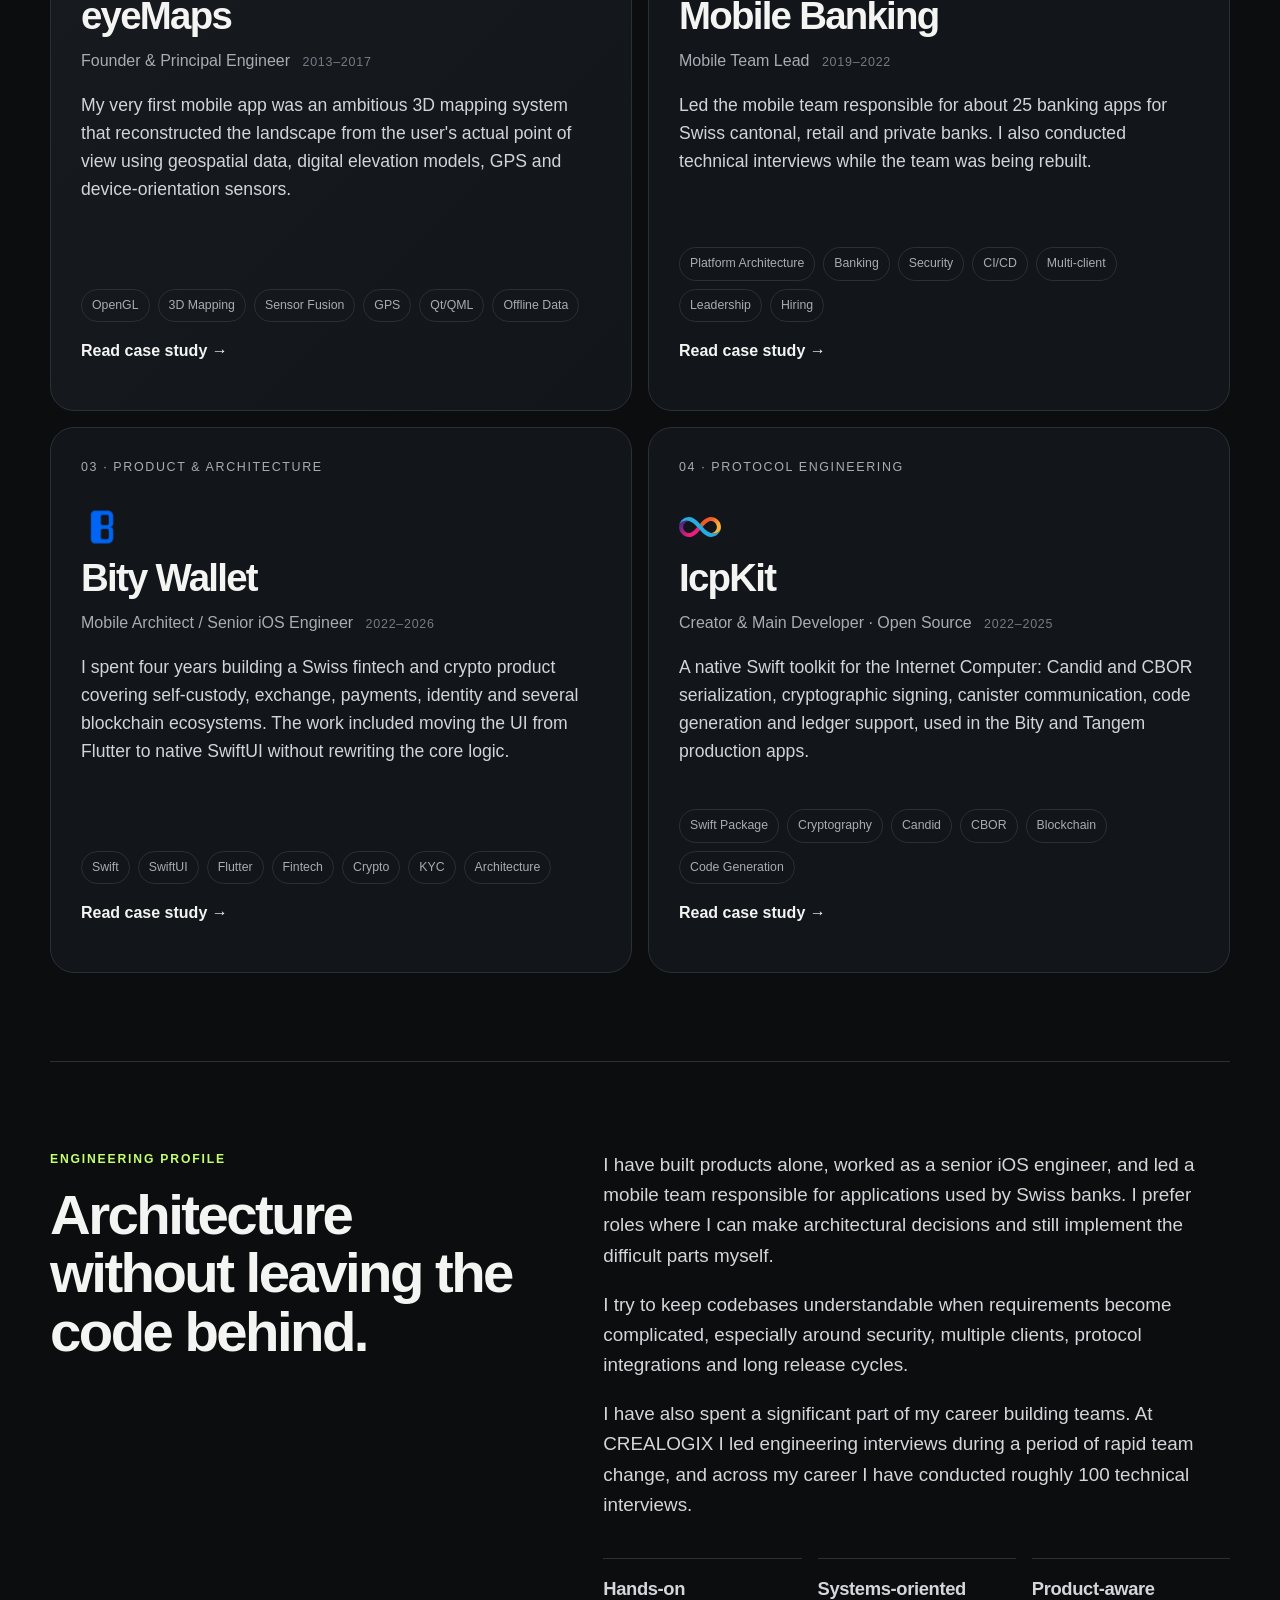
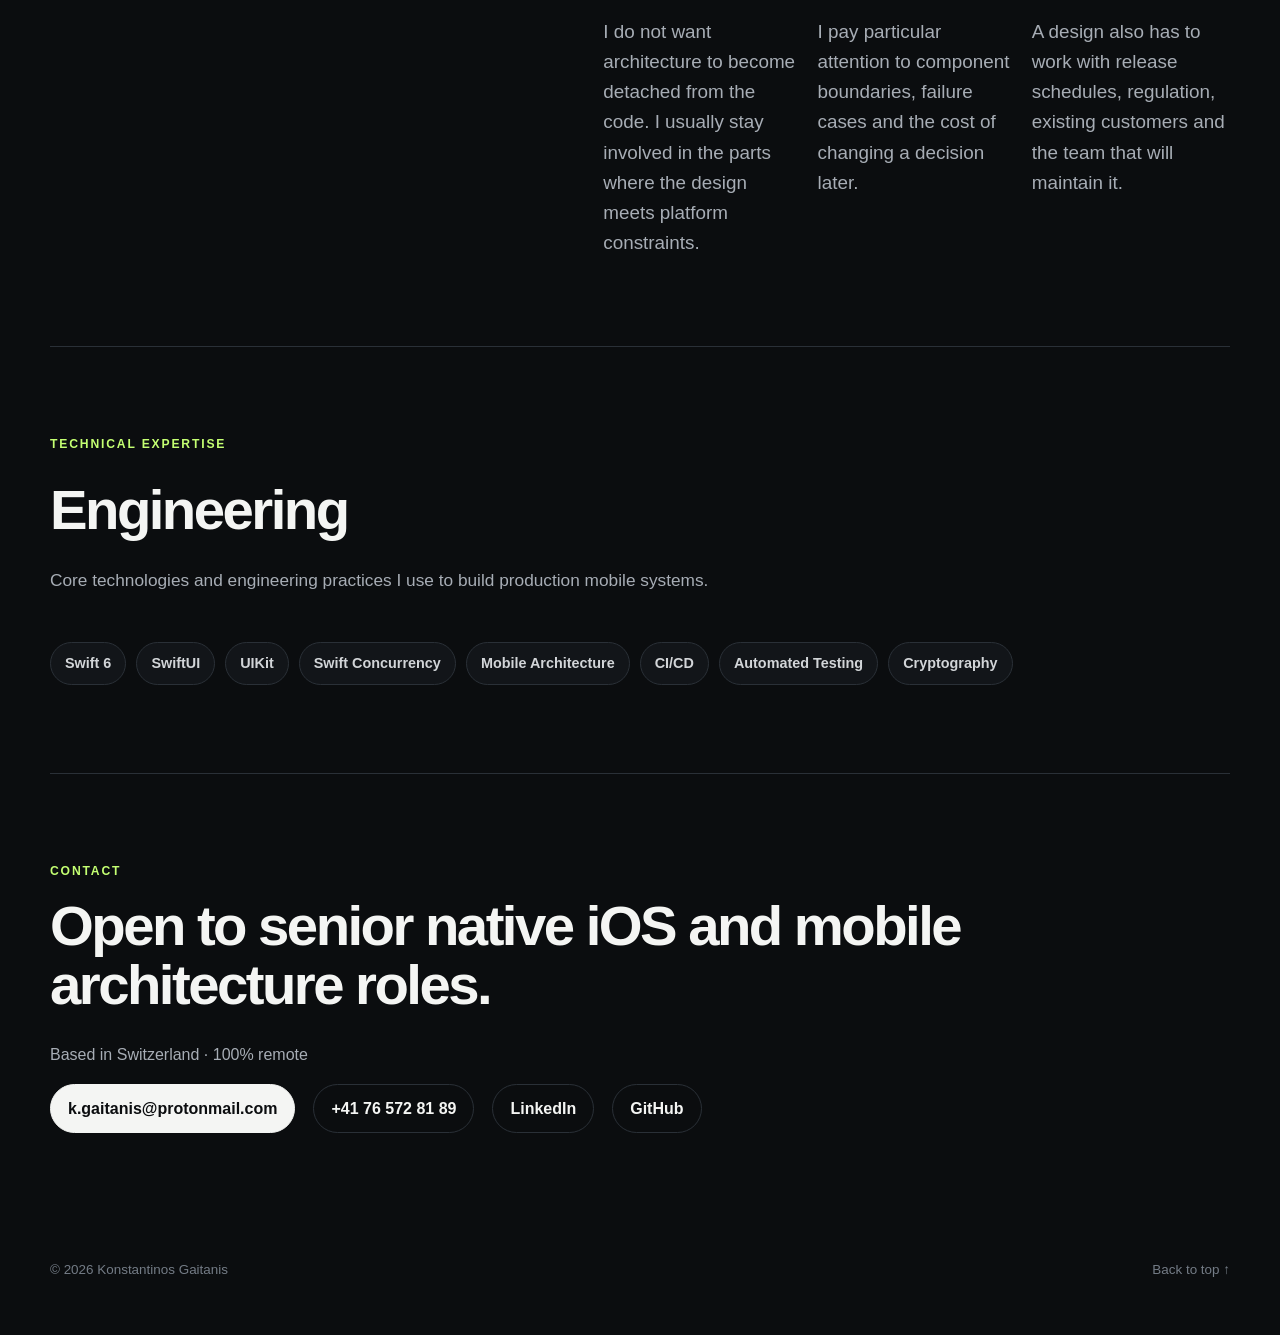
==== commit 1726562e: "added project specific info" ====
--- a/index.html
+++ b/index.html
@@ -5,6 +5,39 @@
   <meta name="viewport" content="width=device-width, initial-scale=1" />
   <title>Konstantinos Gaitanis - Mobile Architect & Senior iOS Engineer</title>
   <meta name="description" content="Selected engineering work by Konstantinos Gaitanis across native iOS, mobile architecture, banking, cryptography, blockchain and 3D mapping." />
+  <script type="application/ld+json">
+    {
+      "@context": "https://schema.org",
+      "@type": "Person",
+      "name": "Konstantinos Gaitanis",
+      "url": "https://kgaitanis.github.io/",
+      "jobTitle": "Mobile Architect and Senior iOS Engineer",
+      "email": "mailto:k.gaitanis@protonmail.com",
+      "telephone": "+41765728189",
+      "address": {
+        "@type": "PostalAddress",
+        "addressLocality": "Zürich",
+        "addressCountry": "CH"
+      },
+      "sameAs": [
+        "https://www.linkedin.com/in/gaitanis",
+        "https://github.com/kgaitanis"
+      ],
+      "knowsAbout": [
+        "Swift",
+        "SwiftUI",
+        "UIKit",
+        "Swift Concurrency",
+        "Mobile Architecture",
+        "CI/CD",
+        "Automated Testing",
+        "Cryptography",
+        "Fintech",
+        "Blockchain",
+        "3D mapping"
+      ]
+    }
+  </script>
   <link rel="stylesheet" href="assets/styles.css" />
 </head>
 <body>
@@ -41,22 +74,22 @@
 
       <div class="project-grid">
         <a class="project-card hero-project" href="projects/eyemaps.html">
-          <div><p class="project-index">01 · DEEP ENGINEERING</p><div class="project-title project-title-stacked"><span class="project-title-logos" aria-hidden="true"><img class="project-title-logo project-title-logo-wide" src="assets/images/logos/eyemaps.webp" alt="" width="240" height="62"></span><h3>eyeMaps</h3></div><p class="project-role">Founder & Principal Engineer</p><p class="project-summary">My very first mobile app was an ambitious 3D mapping system that reconstructed the landscape from the user's actual point of view using geospatial data, digital elevation models, GPS and device-orientation sensors.</p></div>
+          <div><p class="project-index">01 · DEEP ENGINEERING</p><div class="project-title project-title-stacked"><span class="project-title-logos" aria-hidden="true"><img class="project-title-logo project-title-logo-wide" src="assets/images/logos/eyemaps.webp" alt="" width="240" height="62"></span><h3>eyeMaps</h3></div><p class="project-role">Founder & Principal Engineer <span class="project-years">2013–2017</span></p><p class="project-summary">My very first mobile app was an ambitious 3D mapping system that reconstructed the landscape from the user's actual point of view using geospatial data, digital elevation models, GPS and device-orientation sensors.</p></div>
           <div><div class="tags"><span>OpenGL</span><span>3D Mapping</span><span>Sensor Fusion</span><span>GPS</span><span>Qt/QML</span><span>Offline Data</span></div><p><span class="text-link">Read case study →</span></p></div>
         </a>
 
         <a class="project-card side-project" href="projects/crealogix.html">
-          <div><p class="project-index">02 · PLATFORM SCALE</p><div class="project-title project-title-stacked"><span class="project-title-logos" aria-hidden="true"><img class="project-title-logo project-title-logo-wide" src="assets/images/logos/crealogix.webp" alt="" width="300" height="84"></span><h3>Mobile Banking</h3></div><p class="project-role">Mobile Team Lead</p><p class="project-summary">Led the mobile team responsible for about 25 banking apps for Swiss cantonal, retail and private banks. I also conducted technical interviews while the team was being rebuilt.</p></div>
-          <div><div class="tags"><span>Platform Architecture</span><span>Banking</span><span>Security</span><span>Multi-client</span><span>Leadership</span><span>Hiring</span></div><p><span class="text-link">Read case study →</span></p></div>
+          <div><p class="project-index">02 · PLATFORM SCALE</p><div class="project-title project-title-stacked"><span class="project-title-logos" aria-hidden="true"><img class="project-title-logo project-title-logo-wide" src="assets/images/logos/crealogix.webp" alt="" width="300" height="84"></span><h3>Mobile Banking</h3></div><p class="project-role">Mobile Team Lead <span class="project-years">2019–2022</span></p><p class="project-summary">Led the mobile team responsible for about 25 banking apps for Swiss cantonal, retail and private banks. I also conducted technical interviews while the team was being rebuilt.</p></div>
+          <div><div class="tags"><span>Platform Architecture</span><span>Banking</span><span>Security</span><span>CI/CD</span><span>Multi-client</span><span>Leadership</span><span>Hiring</span></div><p><span class="text-link">Read case study →</span></p></div>
         </a>
 
         <a class="project-card" href="projects/bity.html">
-          <div><p class="project-index">03 · PRODUCT & ARCHITECTURE</p><div class="project-title project-title-stacked"><span class="project-title-logos" aria-hidden="true"><img class="project-title-logo" src="assets/images/logos/bity.webp" alt="" width="48" height="48"></span><h3>Bity Wallet</h3></div><p class="project-role">Mobile Architect / Senior iOS Engineer</p><p class="project-summary">I spent four years building a Swiss fintech and crypto product covering self-custody, exchange, payments, identity and several blockchain ecosystems. The work included moving the UI from Flutter to native SwiftUI without rewriting the core logic.</p></div>
+          <div><p class="project-index">03 · PRODUCT & ARCHITECTURE</p><div class="project-title project-title-stacked"><span class="project-title-logos" aria-hidden="true"><img class="project-title-logo" src="assets/images/logos/bity.webp" alt="" width="48" height="48"></span><h3>Bity Wallet</h3></div><p class="project-role">Mobile Architect / Senior iOS Engineer <span class="project-years">2022–2026</span></p><p class="project-summary">I spent four years building a Swiss fintech and crypto product covering self-custody, exchange, payments, identity and several blockchain ecosystems. The work included moving the UI from Flutter to native SwiftUI without rewriting the core logic.</p></div>
           <div><div class="tags"><span>Swift</span><span>SwiftUI</span><span>Flutter</span><span>Fintech</span><span>Crypto</span><span>KYC</span><span>Architecture</span></div><p><span class="text-link">Read case study →</span></p></div>
         </a>
 
         <a class="project-card" href="projects/icpkit.html">
-          <div><p class="project-index">04 · PROTOCOL ENGINEERING</p><div class="project-title project-title-stacked"><span class="project-title-logos" aria-hidden="true"><img class="project-title-logo" src="assets/images/logos/internet-computer.svg" alt="" width="120" height="60"></span><h3>IcpKit</h3></div><p class="project-role">Creator & Main Developer · Open Source</p><p class="project-summary">A native Swift toolkit for the Internet Computer: Candid and CBOR serialization, cryptographic signing, canister communication, code generation and ledger support, used in the Bity and Tangem production apps.</p></div>
+          <div><p class="project-index">04 · PROTOCOL ENGINEERING</p><div class="project-title project-title-stacked"><span class="project-title-logos" aria-hidden="true"><img class="project-title-logo" src="assets/images/logos/internet-computer.svg" alt="" width="120" height="60"></span><h3>IcpKit</h3></div><p class="project-role">Creator & Main Developer · Open Source <span class="project-years">2022–2025</span></p><p class="project-summary">A native Swift toolkit for the Internet Computer: Candid and CBOR serialization, cryptographic signing, canister communication, code generation and ledger support, used in the Bity and Tangem production apps.</p></div>
           <div><div class="tags"><span>Swift Package</span><span>Cryptography</span><span>Candid</span><span>CBOR</span><span>Blockchain</span><span>Code Generation</span></div><p><span class="text-link">Read case study →</span></p></div>
         </a>
       </div>
@@ -76,6 +109,24 @@
       </div>
     </section>
 
+    <section id="engineering" class="shell section engineering">
+      <div class="section-heading">
+        <p class="eyebrow">Technical expertise</p>
+        <h2>Engineering</h2>
+        <p>Core technologies and engineering practices I use to build production mobile systems.</p>
+      </div>
+      <ul class="technology-list" aria-label="Engineering technologies and practices">
+        <li>Swift 6</li>
+        <li>SwiftUI</li>
+        <li>UIKit</li>
+        <li>Swift Concurrency</li>
+        <li>Mobile Architecture</li>
+        <li>CI/CD</li>
+        <li>Automated Testing</li>
+        <li>Cryptography</li>
+      </ul>
+    </section>
+
     <section id="contact" class="shell section contact">
       <p class="eyebrow">Contact</p>
       <h2>Open to senior native iOS and mobile architecture roles.</h2>
--- a/assets/styles.css
+++ b/assets/styles.css
@@ -55,16 +55,14 @@
 .section { padding: 88px 0; border-top: 1px solid var(--line); }
 .section-heading { display: grid; gap: 10px; max-width: 900px; margin-bottom: 42px; }
 .section-heading p:last-child { color: var(--muted); max-width: 760px; font-size: 1.08rem; }
-.project-grid { display: grid; grid-template-columns: repeat(12, minmax(0, 1fr)); gap: 16px; }
+.project-grid { display: grid; grid-template-columns: repeat(2, minmax(0, 1fr)); grid-auto-rows: 1fr; gap: 16px; }
 .project-card {
-  grid-column: span 6;
   min-height: 410px; padding: 30px; border: 1px solid var(--line); border-radius: 24px;
   background: var(--panel); display: flex; flex-direction: column; justify-content: space-between; gap: 26px;
   transition: transform .18s ease, border-color .18s ease;
 }
 .project-card:hover { transform: translateY(-2px); border-color: #3d4650; }
-.project-card.hero-project { grid-column: span 8; min-height: 520px; background: linear-gradient(135deg, var(--panel-2), var(--panel)); }
-.project-card.side-project { grid-column: span 4; min-height: 520px; }
+.project-card.hero-project { background: linear-gradient(135deg, var(--panel-2), var(--panel)); }
 .project-card.current { grid-column: span 12; min-height: 270px; display: grid; grid-template-columns: 1.4fr 1fr; align-items: end; opacity: .9; }
 .project-index, .project-role, .kicker { color: var(--muted); }
 .project-index { font-size: .78rem; letter-spacing: .13em; margin: 0 0 28px; }
@@ -81,6 +79,10 @@
 }
 .project-title-logo-wide { width: 112px; }
 .project-role { margin: 12px 0; }
+.project-years {
+  display: inline-block; margin-left: 8px; color: var(--quiet);
+  font-size: .78rem; letter-spacing: .06em;
+}
 .project-summary { max-width: 730px; font-size: 1.1rem; color: #d2d5d8; }
 .tags { display: flex; gap: 8px; flex-wrap: wrap; }
 .tags span { border: 1px solid var(--line); color: var(--muted); border-radius: 999px; padding: 6px 10px; font-size: .77rem; }
@@ -99,6 +101,16 @@
 .principles { display: grid; grid-template-columns: repeat(3, 1fr); gap: 16px; margin-top: 38px; }
 .principle { border-top: 1px solid var(--line); padding-top: 20px; }
 .principle p { color: var(--muted); margin-bottom: 0; }
+.engineering .section-heading { margin-bottom: 30px; }
+.technology-list {
+  display: flex; flex-wrap: wrap; gap: 10px;
+  margin: 0; padding: 0; list-style: none;
+}
+.technology-list li {
+  border: 1px solid var(--line); border-radius: 999px;
+  background: var(--panel); padding: 9px 14px;
+  color: #d2d5d8; font-size: .9rem; font-weight: 650;
+}
 .contact p:not(.eyebrow) { color: var(--muted); }
 .contact h2 { max-width: 940px; margin: 14px 0 28px; }
 .contact-links { display: flex; gap: 18px; flex-wrap: wrap; }
@@ -120,8 +132,14 @@
 .case-hero .lede { max-width: 880px; }
 .case-meta { margin-top: 34px; display: flex; flex-wrap: wrap; gap: 9px; }
 .case-meta span, .case-meta a { border: 1px solid var(--line); color: var(--muted); border-radius: 999px; padding: 6px 10px; font-size: .78rem; }
+.case-meta .case-years {
+  color: var(--bg); background: var(--accent); border-color: var(--accent);
+  font-weight: 800; letter-spacing: .06em;
+}
+.case-meta .case-proof { color: var(--accent); border-color: #536a37; font-weight: 750; }
 .case-meta a:hover { color: var(--text); border-color: #48515c; }
 .case-grid { display: grid; grid-template-columns: minmax(210px, .8fr) minmax(0, 2fr); gap: 82px; }
+.case-grid > * { min-width: 0; }
 .case-sidebar { position: sticky; top: 95px; align-self: start; }
 .case-sidebar h2 { font-size: 1.7rem; }
 .case-sidebar .tags { margin-top: 20px; }
@@ -145,7 +163,8 @@
 .back-link:hover { color: var(--accent); }
 
 @media (max-width: 900px) {
-  .project-card.hero-project, .project-card.side-project, .project-card { grid-column: span 12; min-height: 390px; }
+  .project-grid { grid-template-columns: 1fr; grid-auto-rows: auto; }
+  .project-card.hero-project, .project-card.side-project, .project-card { min-height: 390px; }
   .project-card.current { grid-template-columns: 1fr; min-height: 360px; }
   .proof-strip { grid-template-columns: repeat(2, 1fr); }
   .profile { grid-template-columns: 1fr; gap: 38px; }
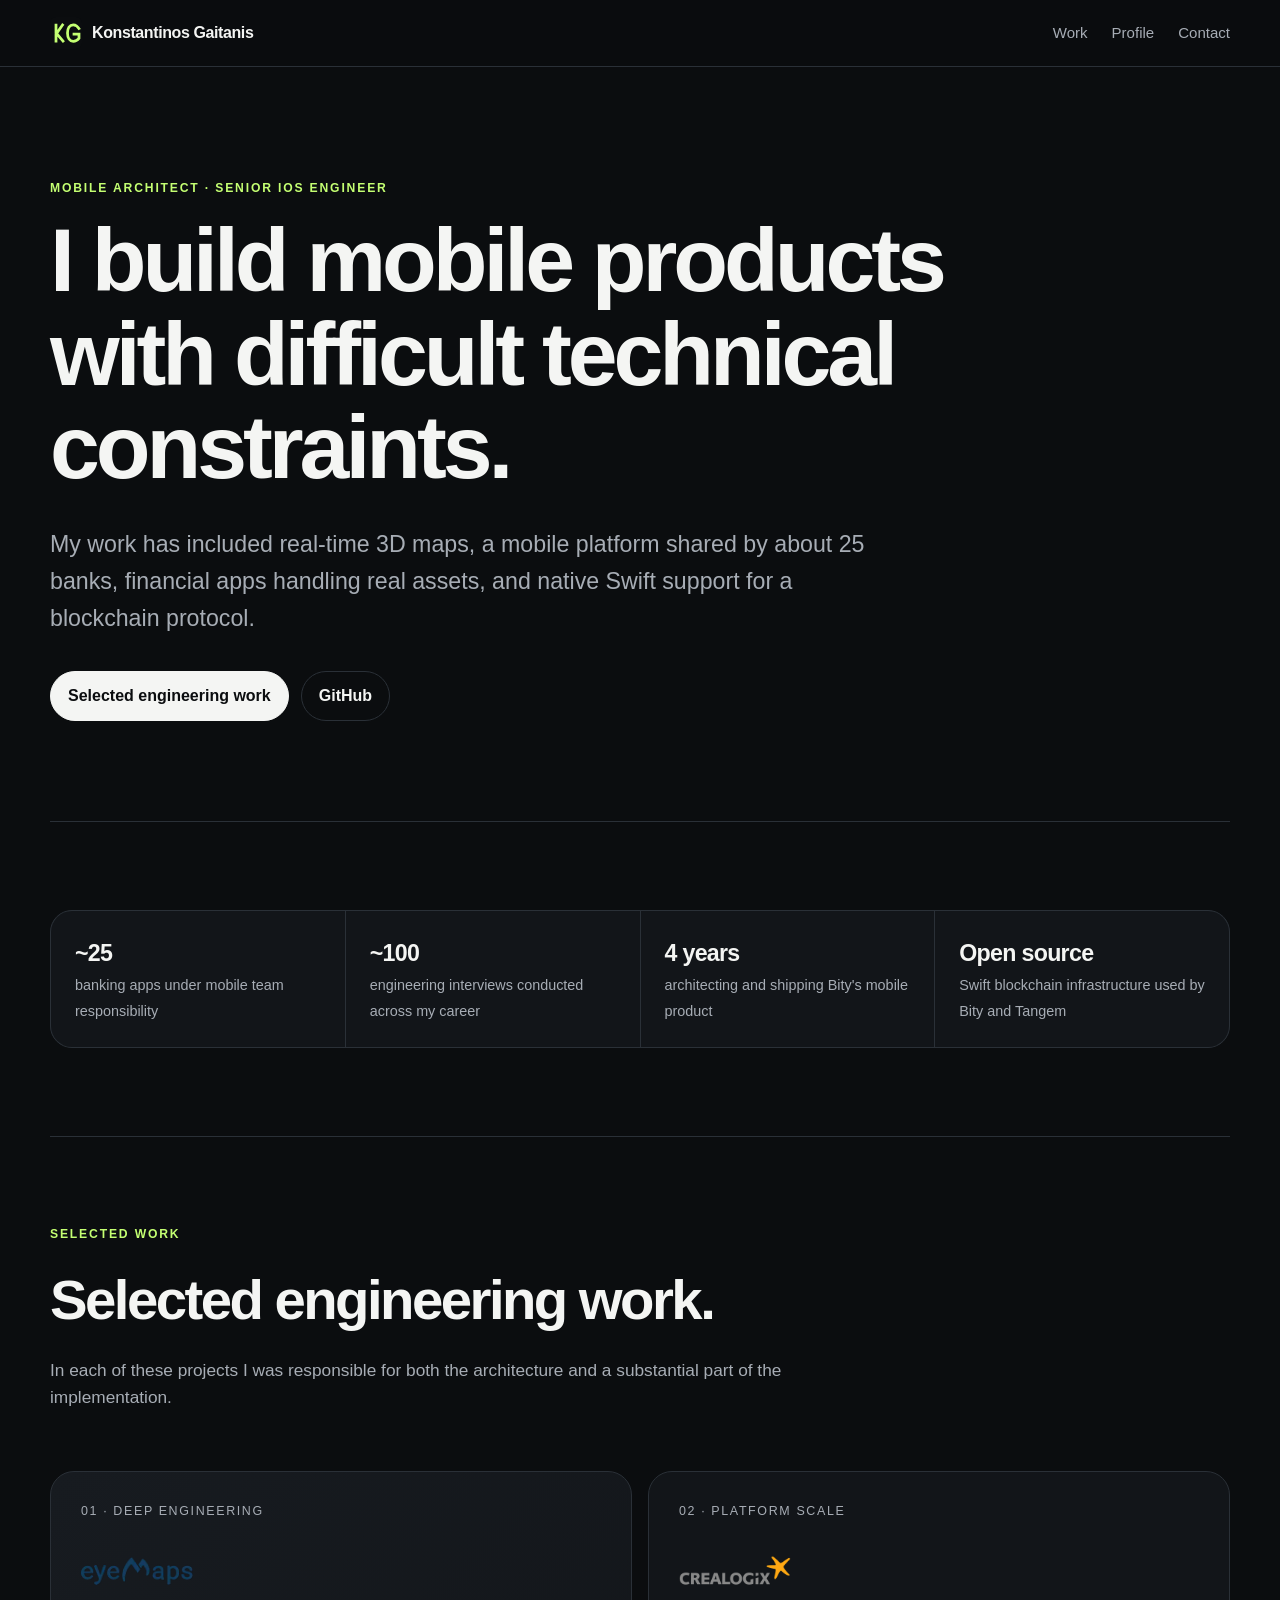
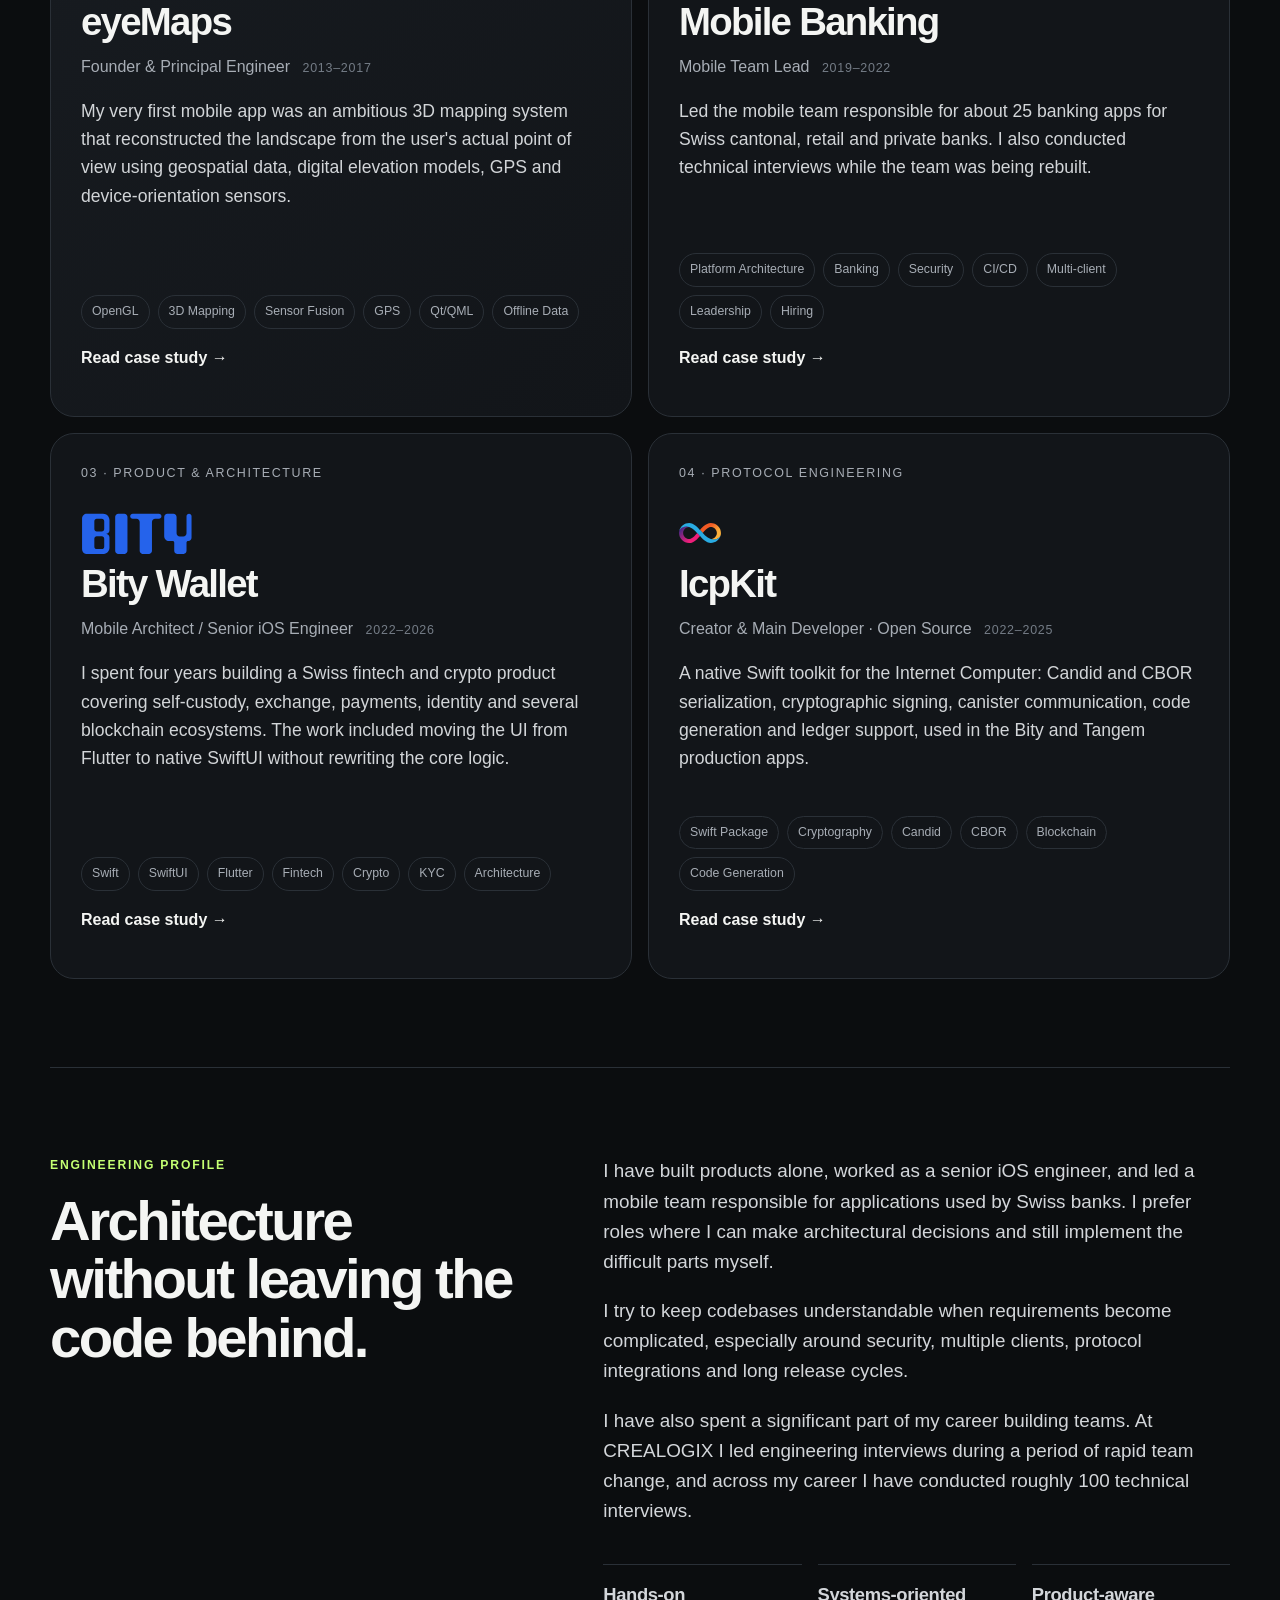
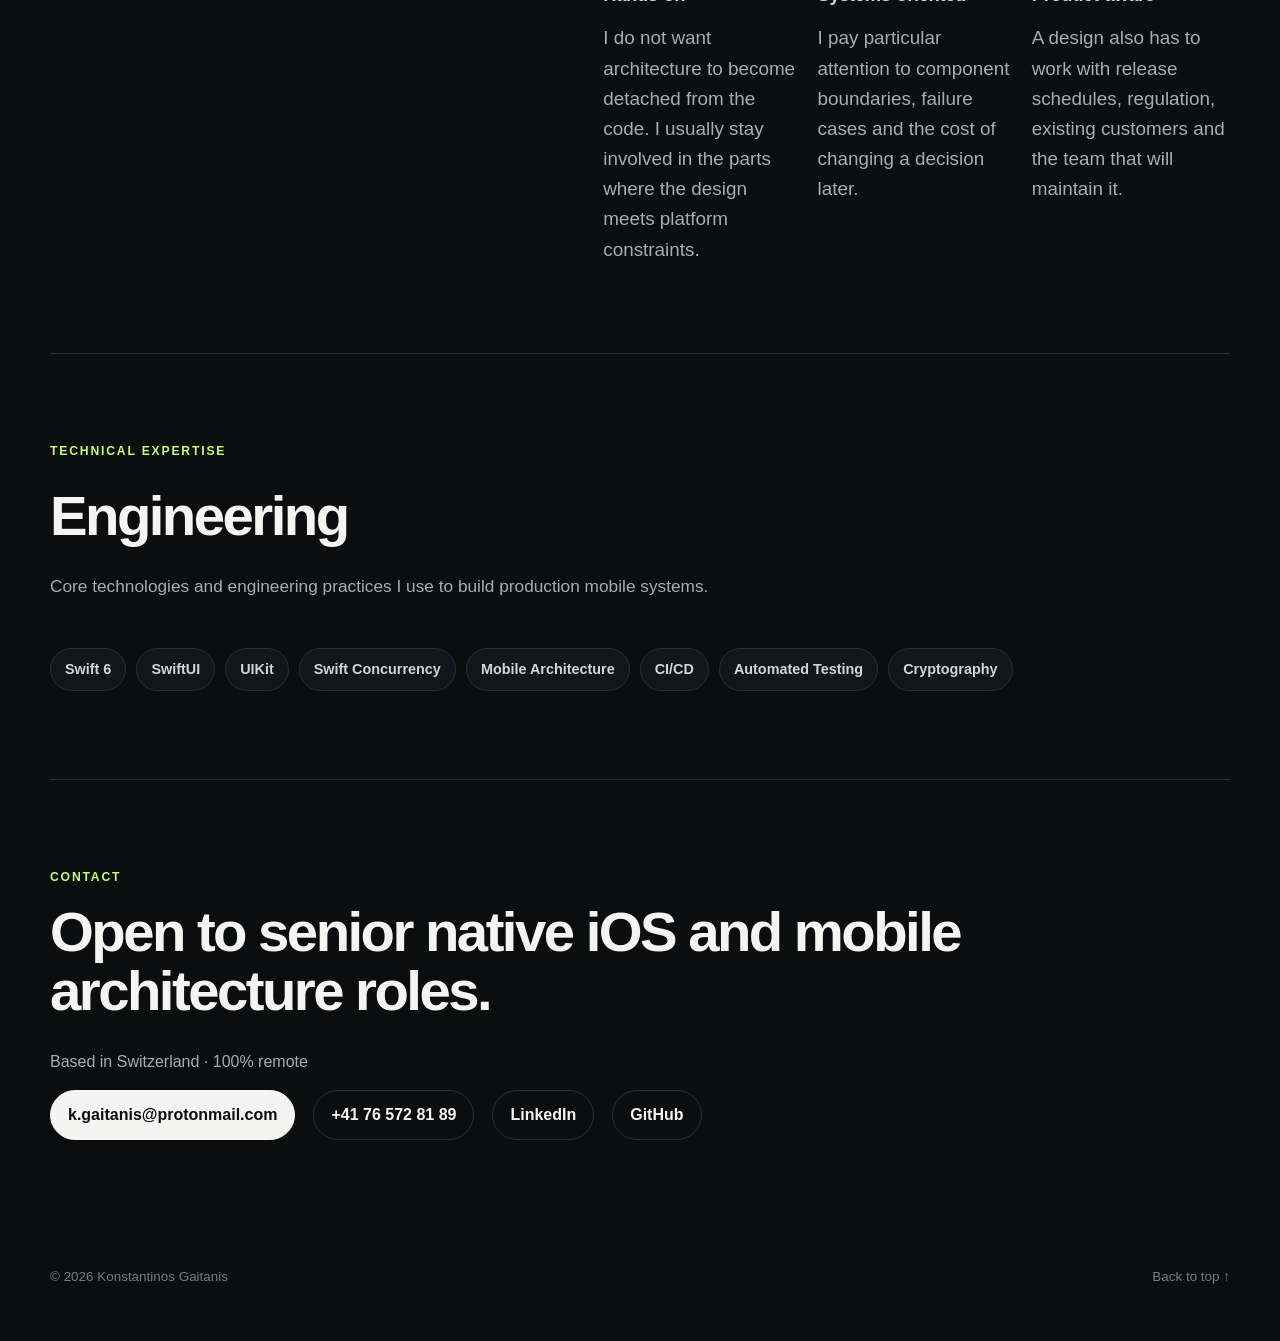
==== commit 5c59fee5: "visual changes" ====
--- a/index.html
+++ b/index.html
@@ -38,11 +38,12 @@
       ]
     }
   </script>
+  <link rel="icon" href="assets/images/kg-icon.svg" type="image/svg+xml" />
   <link rel="stylesheet" href="assets/styles.css" />
 </head>
 <body>
   <header class="site-header">
-    <a class="brand" href="#top">Konstantinos Gaitanis</a>
+    <a class="brand" href="#top"><img src="assets/images/kg-icon.svg" alt="" width="32" height="32">Konstantinos Gaitanis</a>
     <nav aria-label="Primary">
       <a href="#work">Work</a><a href="#profile">Profile</a><a href="#contact">Contact</a>
     </nav>
@@ -84,7 +85,7 @@
         </a>
 
         <a class="project-card" href="projects/bity.html">
-          <div><p class="project-index">03 · PRODUCT & ARCHITECTURE</p><div class="project-title project-title-stacked"><span class="project-title-logos" aria-hidden="true"><img class="project-title-logo" src="assets/images/logos/bity.webp" alt="" width="48" height="48"></span><h3>Bity Wallet</h3></div><p class="project-role">Mobile Architect / Senior iOS Engineer <span class="project-years">2022–2026</span></p><p class="project-summary">I spent four years building a Swiss fintech and crypto product covering self-custody, exchange, payments, identity and several blockchain ecosystems. The work included moving the UI from Flutter to native SwiftUI without rewriting the core logic.</p></div>
+          <div><p class="project-index">03 · PRODUCT & ARCHITECTURE</p><div class="project-title project-title-stacked"><span class="project-title-logos" aria-hidden="true"><img class="project-title-logo project-title-logo-wide" src="assets/images/logos/bity.svg" alt="" width="297" height="113"></span><h3>Bity Wallet</h3></div><p class="project-role">Mobile Architect / Senior iOS Engineer <span class="project-years">2022–2026</span></p><p class="project-summary">I spent four years building a Swiss fintech and crypto product covering self-custody, exchange, payments, identity and several blockchain ecosystems. The work included moving the UI from Flutter to native SwiftUI without rewriting the core logic.</p></div>
           <div><div class="tags"><span>Swift</span><span>SwiftUI</span><span>Flutter</span><span>Fintech</span><span>Crypto</span><span>KYC</span><span>Architecture</span></div><p><span class="text-link">Read case study →</span></p></div>
         </a>
 
--- a/assets/styles.css
+++ b/assets/styles.css
@@ -33,7 +33,8 @@
   backdrop-filter: blur(16px);
   border-bottom: 1px solid var(--line);
 }
-.brand { font-weight: 750; letter-spacing: -0.025em; }
+.brand { display: inline-flex; align-items: center; gap: 10px; font-weight: 750; letter-spacing: -0.025em; }
+.brand img { display: block; width: 32px; height: 32px; flex: 0 0 auto; }
 nav { display: flex; align-items: center; gap: 24px; color: var(--muted); font-size: .94rem; }
 nav a:hover, .footer a:hover { color: var(--text); }
 .hero { padding: 112px 0 100px; }
@@ -126,6 +127,7 @@
 }
 .case-logo img { display: block; width: 100%; height: 100%; object-fit: contain; }
 .case-logo-wide { width: 170px; padding: 10px 14px; }
+.case-logo-wordmark { width: 170px; height: auto; padding: 0; border: 0; border-radius: 0; background: transparent; }
 .case-logo-row { display: flex; align-items: center; gap: 10px; margin-bottom: 28px; }
 .case-logo-row .case-logo { margin-bottom: 0; }
 .case-hero h1 { max-width: 1060px; }
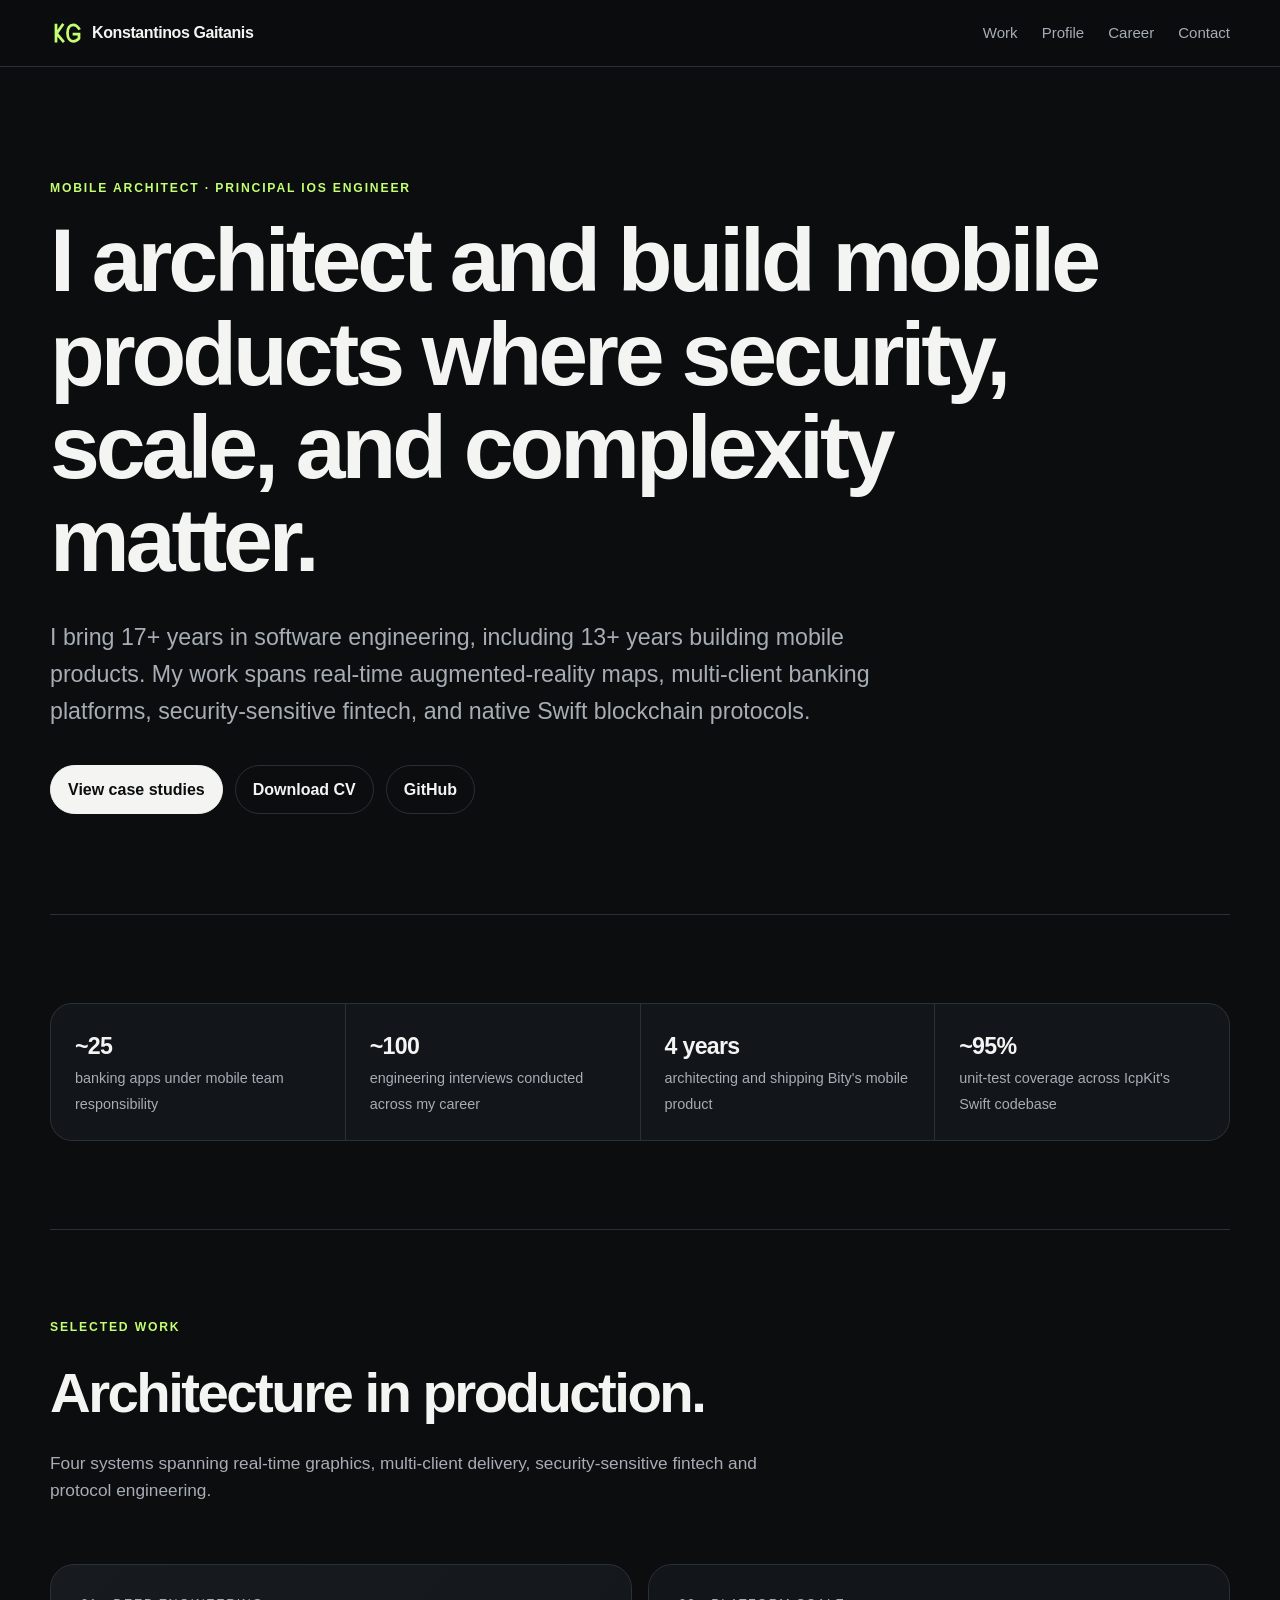
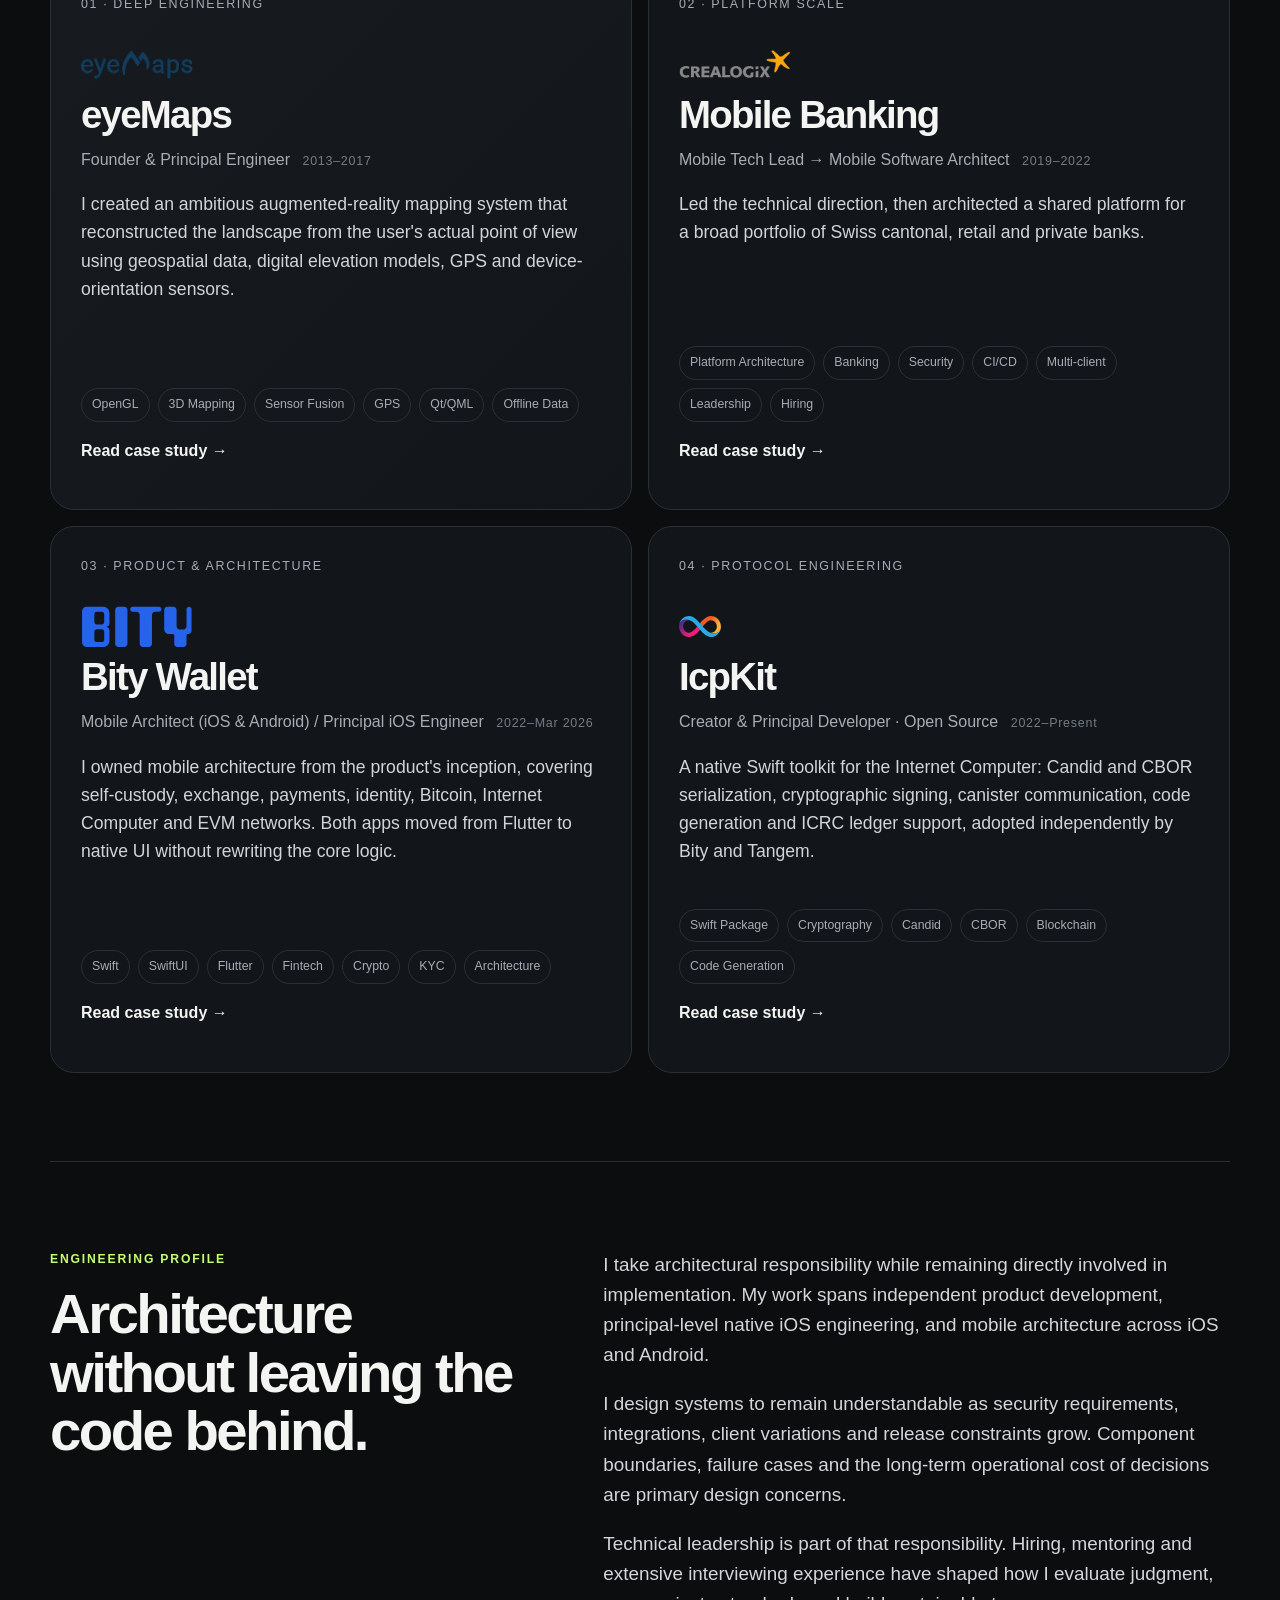
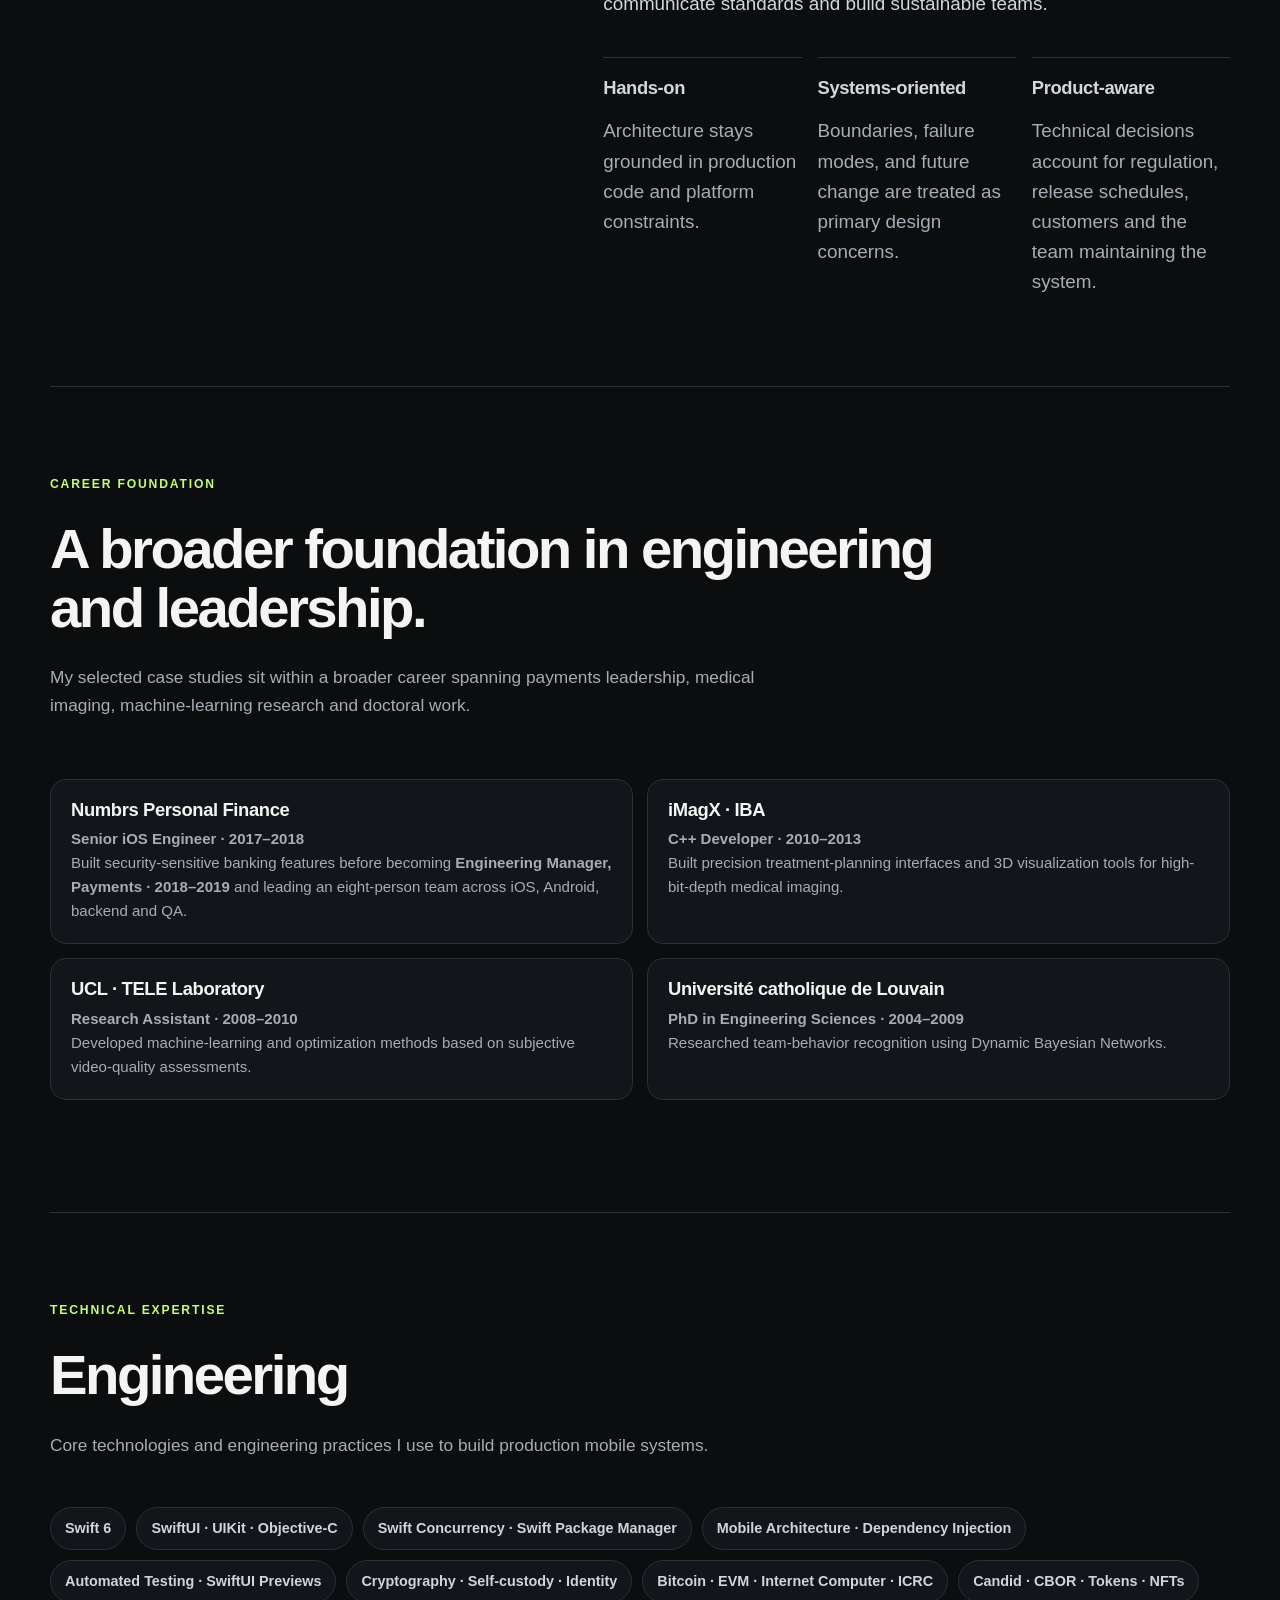
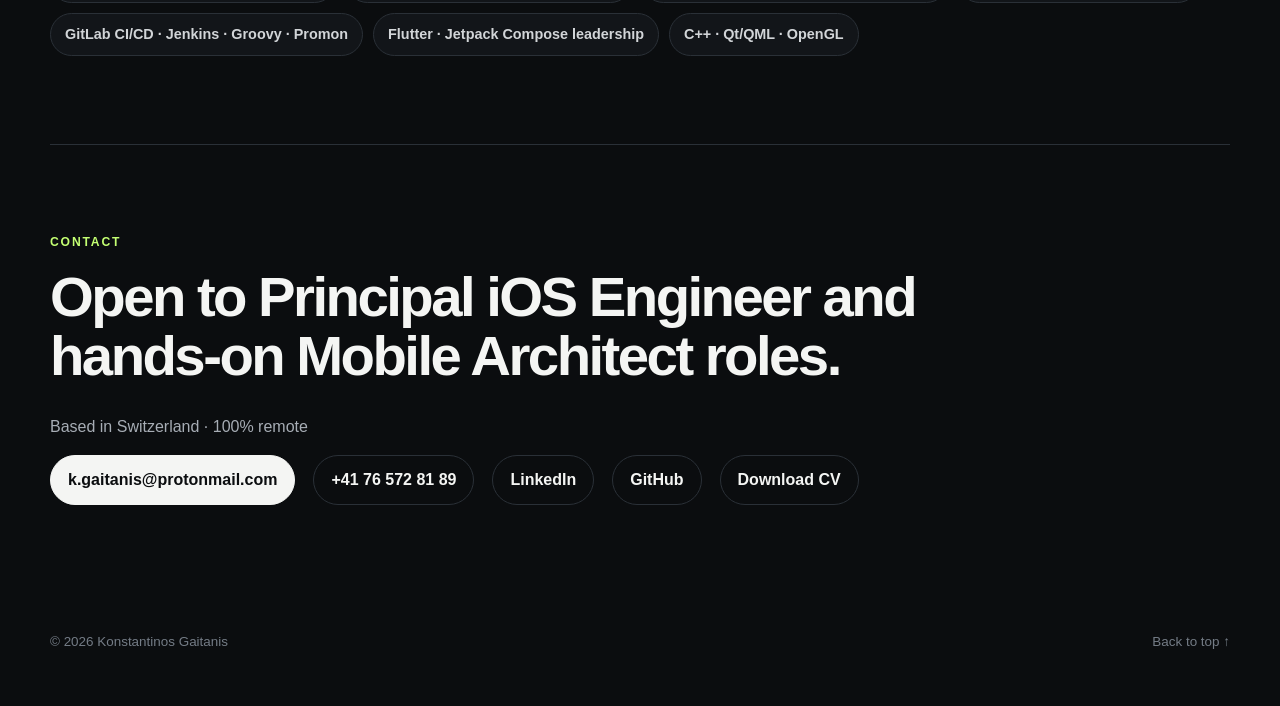
==== commit daf7eee3: "consolidation + cv" ====
--- a/index.html
+++ b/index.html
@@ -3,15 +3,15 @@
 <head>
   <meta charset="utf-8" />
   <meta name="viewport" content="width=device-width, initial-scale=1" />
-  <title>Konstantinos Gaitanis - Mobile Architect & Senior iOS Engineer</title>
-  <meta name="description" content="Selected engineering work by Konstantinos Gaitanis across native iOS, mobile architecture, banking, cryptography, blockchain and 3D mapping." />
+  <title>Konstantinos Gaitanis - Mobile Architect & Principal iOS Engineer</title>
+  <meta name="description" content="Portfolio of Konstantinos Gaitanis, a Mobile Architect and Principal iOS Engineer with 17+ years in software engineering and 13+ years building mobile products." />
   <script type="application/ld+json">
     {
       "@context": "https://schema.org",
       "@type": "Person",
       "name": "Konstantinos Gaitanis",
       "url": "https://kgaitanis.github.io/",
-      "jobTitle": "Mobile Architect and Senior iOS Engineer",
+      "jobTitle": "Mobile Architect and Principal iOS Engineer",
       "email": "mailto:k.gaitanis@protonmail.com",
       "telephone": "+41765728189",
       "address": {
@@ -27,13 +27,18 @@
         "Swift",
         "SwiftUI",
         "UIKit",
+        "Objective-C",
         "Swift Concurrency",
+        "Swift Package Manager",
         "Mobile Architecture",
         "CI/CD",
         "Automated Testing",
         "Cryptography",
         "Fintech",
         "Blockchain",
+        "Candid",
+        "CBOR",
+        "Augmented reality",
         "3D mapping"
       ]
     }
@@ -45,16 +50,16 @@
   <header class="site-header">
     <a class="brand" href="#top"><img src="assets/images/kg-icon.svg" alt="" width="32" height="32">Konstantinos Gaitanis</a>
     <nav aria-label="Primary">
-      <a href="#work">Work</a><a href="#profile">Profile</a><a href="#contact">Contact</a>
+      <a href="#work">Work</a><a href="#profile">Profile</a><a href="#career">Career</a><a href="#contact">Contact</a>
     </nav>
   </header>
 
   <main id="top">
     <section class="hero shell">
-      <p class="eyebrow">Mobile Architect · Senior iOS Engineer</p>
-      <h1>I build mobile products with difficult technical constraints.</h1>
-      <p class="lede">My work has included real-time 3D maps, a mobile platform shared by about 25 banks, financial apps handling real assets, and native Swift support for a blockchain protocol.</p>
-      <div class="hero-actions"><a class="button primary" href="#work">Selected engineering work</a><a class="button" href="https://github.com/kgaitanis">GitHub</a></div>
+      <p class="eyebrow">Mobile Architect · Principal iOS Engineer</p>
+      <h1>I architect and build mobile products where security, scale, and complexity matter.</h1>
+      <p class="lede">I bring 17+ years in software engineering, including 13+ years building mobile products. My work spans real-time augmented-reality maps, multi-client banking platforms, security-sensitive fintech, and native Swift blockchain protocols.</p>
+      <div class="hero-actions"><a class="button primary" href="#work">View case studies</a><a class="button" href="assets/Konstantinos_Gaitanis_Mobile_Architect_Principal_iOS_Engineer.pdf" download>Download CV</a><a class="button" href="https://github.com/kgaitanis">GitHub</a></div>
     </section>
 
     <section class="shell section" aria-label="Engineering scope">
@@ -62,35 +67,35 @@
         <div class="proof"><strong>~25</strong><span>banking apps under mobile team responsibility</span></div>
         <div class="proof"><strong>~100</strong><span>engineering interviews conducted across my career</span></div>
         <div class="proof"><strong>4 years</strong><span>architecting and shipping Bity's mobile product</span></div>
-        <div class="proof"><strong>Open source</strong><span>Swift blockchain infrastructure used by Bity and Tangem</span></div>
+        <div class="proof"><strong>~95%</strong><span>unit-test coverage across IcpKit's Swift codebase</span></div>
       </div>
     </section>
 
     <section id="work" class="shell section">
       <div class="section-heading">
         <p class="eyebrow">Selected work</p>
-        <h2>Selected engineering work.</h2>
-        <p>In each of these projects I was responsible for both the architecture and a substantial part of the implementation.</p>
+        <h2>Architecture in production.</h2>
+        <p>Four systems spanning real-time graphics, multi-client delivery, security-sensitive fintech and protocol engineering.</p>
       </div>
 
       <div class="project-grid">
         <a class="project-card hero-project" href="projects/eyemaps.html">
-          <div><p class="project-index">01 · DEEP ENGINEERING</p><div class="project-title project-title-stacked"><span class="project-title-logos" aria-hidden="true"><img class="project-title-logo project-title-logo-wide" src="assets/images/logos/eyemaps.webp" alt="" width="240" height="62"></span><h3>eyeMaps</h3></div><p class="project-role">Founder & Principal Engineer <span class="project-years">2013–2017</span></p><p class="project-summary">My very first mobile app was an ambitious 3D mapping system that reconstructed the landscape from the user's actual point of view using geospatial data, digital elevation models, GPS and device-orientation sensors.</p></div>
+          <div><p class="project-index">01 · DEEP ENGINEERING</p><div class="project-title project-title-stacked"><span class="project-title-logos" aria-hidden="true"><img class="project-title-logo project-title-logo-wide" src="assets/images/logos/eyemaps.webp" alt="" width="240" height="62"></span><h3>eyeMaps</h3></div><p class="project-role">Founder & Principal Engineer <span class="project-years">2013–2017</span></p><p class="project-summary">I created an ambitious augmented-reality mapping system that reconstructed the landscape from the user's actual point of view using geospatial data, digital elevation models, GPS and device-orientation sensors.</p></div>
           <div><div class="tags"><span>OpenGL</span><span>3D Mapping</span><span>Sensor Fusion</span><span>GPS</span><span>Qt/QML</span><span>Offline Data</span></div><p><span class="text-link">Read case study →</span></p></div>
         </a>
 
         <a class="project-card side-project" href="projects/crealogix.html">
-          <div><p class="project-index">02 · PLATFORM SCALE</p><div class="project-title project-title-stacked"><span class="project-title-logos" aria-hidden="true"><img class="project-title-logo project-title-logo-wide" src="assets/images/logos/crealogix.webp" alt="" width="300" height="84"></span><h3>Mobile Banking</h3></div><p class="project-role">Mobile Team Lead <span class="project-years">2019–2022</span></p><p class="project-summary">Led the mobile team responsible for about 25 banking apps for Swiss cantonal, retail and private banks. I also conducted technical interviews while the team was being rebuilt.</p></div>
+          <div><p class="project-index">02 · PLATFORM SCALE</p><div class="project-title project-title-stacked"><span class="project-title-logos" aria-hidden="true"><img class="project-title-logo project-title-logo-wide" src="assets/images/logos/crealogix.webp" alt="" width="300" height="84"></span><h3>Mobile Banking</h3></div><p class="project-role">Mobile Tech Lead → Mobile Software Architect <span class="project-years">2019–2022</span></p><p class="project-summary">Led the technical direction, then architected a shared platform for a broad portfolio of Swiss cantonal, retail and private banks.</p></div>
           <div><div class="tags"><span>Platform Architecture</span><span>Banking</span><span>Security</span><span>CI/CD</span><span>Multi-client</span><span>Leadership</span><span>Hiring</span></div><p><span class="text-link">Read case study →</span></p></div>
         </a>
 
         <a class="project-card" href="projects/bity.html">
-          <div><p class="project-index">03 · PRODUCT & ARCHITECTURE</p><div class="project-title project-title-stacked"><span class="project-title-logos" aria-hidden="true"><img class="project-title-logo project-title-logo-wide" src="assets/images/logos/bity.svg" alt="" width="297" height="113"></span><h3>Bity Wallet</h3></div><p class="project-role">Mobile Architect / Senior iOS Engineer <span class="project-years">2022–2026</span></p><p class="project-summary">I spent four years building a Swiss fintech and crypto product covering self-custody, exchange, payments, identity and several blockchain ecosystems. The work included moving the UI from Flutter to native SwiftUI without rewriting the core logic.</p></div>
+          <div><p class="project-index">03 · PRODUCT & ARCHITECTURE</p><div class="project-title project-title-stacked"><span class="project-title-logos" aria-hidden="true"><img class="project-title-logo project-title-logo-wide" src="assets/images/logos/bity.svg" alt="" width="297" height="113"></span><h3>Bity Wallet</h3></div><p class="project-role">Mobile Architect (iOS & Android) / Principal iOS Engineer <span class="project-years">2022–Mar 2026</span></p><p class="project-summary">I owned mobile architecture from the product's inception, covering self-custody, exchange, payments, identity, Bitcoin, Internet Computer and EVM networks. Both apps moved from Flutter to native UI without rewriting the core logic.</p></div>
           <div><div class="tags"><span>Swift</span><span>SwiftUI</span><span>Flutter</span><span>Fintech</span><span>Crypto</span><span>KYC</span><span>Architecture</span></div><p><span class="text-link">Read case study →</span></p></div>
         </a>
 
         <a class="project-card" href="projects/icpkit.html">
-          <div><p class="project-index">04 · PROTOCOL ENGINEERING</p><div class="project-title project-title-stacked"><span class="project-title-logos" aria-hidden="true"><img class="project-title-logo" src="assets/images/logos/internet-computer.svg" alt="" width="120" height="60"></span><h3>IcpKit</h3></div><p class="project-role">Creator & Main Developer · Open Source <span class="project-years">2022–2025</span></p><p class="project-summary">A native Swift toolkit for the Internet Computer: Candid and CBOR serialization, cryptographic signing, canister communication, code generation and ledger support, used in the Bity and Tangem production apps.</p></div>
+          <div><p class="project-index">04 · PROTOCOL ENGINEERING</p><div class="project-title project-title-stacked"><span class="project-title-logos" aria-hidden="true"><img class="project-title-logo" src="assets/images/logos/internet-computer.svg" alt="" width="120" height="60"></span><h3>IcpKit</h3></div><p class="project-role">Creator & Principal Developer · Open Source <span class="project-years">2022–Present</span></p><p class="project-summary">A native Swift toolkit for the Internet Computer: Candid and CBOR serialization, cryptographic signing, canister communication, code generation and ICRC ledger support, adopted independently by Bity and Tangem.</p></div>
           <div><div class="tags"><span>Swift Package</span><span>Cryptography</span><span>Candid</span><span>CBOR</span><span>Blockchain</span><span>Code Generation</span></div><p><span class="text-link">Read case study →</span></p></div>
         </a>
       </div>
@@ -99,14 +104,28 @@
     <section id="profile" class="shell section profile">
       <div><p class="eyebrow">Engineering profile</p><h2>Architecture without leaving the code behind.</h2></div>
       <div class="profile-copy">
-        <p>I have built products alone, worked as a senior iOS engineer, and led a mobile team responsible for applications used by Swiss banks. I prefer roles where I can make architectural decisions and still implement the difficult parts myself.</p>
-        <p>I try to keep codebases understandable when requirements become complicated, especially around security, multiple clients, protocol integrations and long release cycles.</p>
-        <p>I have also spent a significant part of my career building teams. At CREALOGIX I led engineering interviews during a period of rapid team change, and across my career I have conducted roughly 100 technical interviews.</p>
+        <p>I take architectural responsibility while remaining directly involved in implementation. My work spans independent product development, principal-level native iOS engineering, and mobile architecture across iOS and Android.</p>
+        <p>I design systems to remain understandable as security requirements, integrations, client variations and release constraints grow. Component boundaries, failure cases and the long-term operational cost of decisions are primary design concerns.</p>
+        <p>Technical leadership is part of that responsibility. Hiring, mentoring and extensive interviewing experience have shaped how I evaluate judgment, communicate standards and build sustainable teams.</p>
         <div class="principles">
-          <div class="principle"><h4>Hands-on</h4><p>I do not want architecture to become detached from the code. I usually stay involved in the parts where the design meets platform constraints.</p></div>
-          <div class="principle"><h4>Systems-oriented</h4><p>I pay particular attention to component boundaries, failure cases and the cost of changing a decision later.</p></div>
-          <div class="principle"><h4>Product-aware</h4><p>A design also has to work with release schedules, regulation, existing customers and the team that will maintain it.</p></div>
+          <div class="principle"><h4>Hands-on</h4><p>Architecture stays grounded in production code and platform constraints.</p></div>
+          <div class="principle"><h4>Systems-oriented</h4><p>Boundaries, failure modes, and future change are treated as primary design concerns.</p></div>
+          <div class="principle"><h4>Product-aware</h4><p>Technical decisions account for regulation, release schedules, customers and the team maintaining the system.</p></div>
         </div>
+      </div>
+    </section>
+
+    <section id="career" class="shell section">
+      <div class="section-heading">
+        <p class="eyebrow">Career foundation</p>
+        <h2>A broader foundation in engineering and leadership.</h2>
+        <p>My selected case studies sit within a broader career spanning payments leadership, medical imaging, machine-learning research and doctoral work.</p>
+      </div>
+      <div class="engineering-grid">
+        <div class="engineering-item"><h4>Numbrs Personal Finance</h4><p><strong>Senior iOS Engineer · 2017–2018</strong><br>Built security-sensitive banking features before becoming <strong>Engineering Manager, Payments · 2018–2019</strong> and leading an eight-person team across iOS, Android, backend and QA.</p></div>
+        <div class="engineering-item"><h4>iMagX · IBA</h4><p><strong>C++ Developer · 2010–2013</strong><br>Built precision treatment-planning interfaces and 3D visualization tools for high-bit-depth medical imaging.</p></div>
+        <div class="engineering-item"><h4>UCL · TELE Laboratory</h4><p><strong>Research Assistant · 2008–2010</strong><br>Developed machine-learning and optimization methods based on subjective video-quality assessments.</p></div>
+        <div class="engineering-item"><h4>Université catholique de Louvain</h4><p><strong>PhD in Engineering Sciences · 2004–2009</strong><br>Researched team-behavior recognition using Dynamic Bayesian Networks.</p></div>
       </div>
     </section>
 
@@ -118,25 +137,29 @@
       </div>
       <ul class="technology-list" aria-label="Engineering technologies and practices">
         <li>Swift 6</li>
-        <li>SwiftUI</li>
-        <li>UIKit</li>
-        <li>Swift Concurrency</li>
-        <li>Mobile Architecture</li>
-        <li>CI/CD</li>
-        <li>Automated Testing</li>
-        <li>Cryptography</li>
+        <li>SwiftUI · UIKit · Objective-C</li>
+        <li>Swift Concurrency · Swift Package Manager</li>
+        <li>Mobile Architecture · Dependency Injection</li>
+        <li>Automated Testing · SwiftUI Previews</li>
+        <li>Cryptography · Self-custody · Identity</li>
+        <li>Bitcoin · EVM · Internet Computer · ICRC</li>
+        <li>Candid · CBOR · Tokens · NFTs</li>
+        <li>GitLab CI/CD · Jenkins · Groovy · Promon</li>
+        <li>Flutter · Jetpack Compose leadership</li>
+        <li>C++ · Qt/QML · OpenGL</li>
       </ul>
     </section>
 
     <section id="contact" class="shell section contact">
       <p class="eyebrow">Contact</p>
-      <h2>Open to senior native iOS and mobile architecture roles.</h2>
+      <h2>Open to Principal iOS Engineer and hands-on Mobile Architect roles.</h2>
       <p>Based in Switzerland · 100% remote</p>
       <div class="contact-links">
         <a class="button primary" href="mailto:k.gaitanis@protonmail.com">k.gaitanis@protonmail.com</a>
         <a class="button" href="tel:+41765728189">+41 76 572 81 89</a>
         <a class="button" href="https://linkedin.com/in/gaitanis">LinkedIn</a>
         <a class="button" href="https://github.com/kgaitanis">GitHub</a>
+        <a class="button" href="assets/Konstantinos_Gaitanis_Mobile_Architect_Principal_iOS_Engineer.pdf" download>Download CV</a>
       </div>
     </section>
   </main>
--- a/assets/styles.css
+++ b/assets/styles.css
@@ -191,6 +191,7 @@
 .bity-visuals { grid-template-columns:repeat(2,minmax(0,1fr)); max-width:900px; }
 .bity-visuals .product-visual { min-height:480px; }
 .bity-visuals .product-visual img { min-height:480px; object-fit:contain; background:#f4f5f3; }
+.bity-evolution { justify-content: center; }
 .architecture-flow { display:grid; grid-template-columns:1fr auto 1.6fr auto 1fr; align-items:stretch; gap:12px; margin:30px 0; }
 .architecture-flow > div { border:1px solid var(--line); border-radius:16px; padding:18px; background:var(--panel); display:flex; flex-direction:column; justify-content:center; }
 .architecture-flow > div.core { border-color:#4e5b68; background:var(--panel-2); }
@@ -198,7 +199,7 @@
 .architecture-flow span { color:var(--muted); font-size:.83rem; margin-top:5px; line-height:1.35; }
 .architecture-flow b { align-self:center; color:var(--quiet); font-size:1.25rem; }
 .protocol-flow { margin-top:42px; }
-@media (max-width:760px) { .visual-strip,.bity-visuals { grid-template-columns:1fr; padding-bottom:48px; } .bity-visuals .product-visual,.bity-visuals .product-visual img { min-height:360px; } .architecture-flow { grid-template-columns:1fr; } .architecture-flow b { transform:rotate(90deg); justify-self:center; } }
+@media (max-width:760px) { .visual-strip,.bity-visuals { grid-template-columns:1fr; padding-bottom:48px; } .bity-visuals .product-visual,.bity-visuals .product-visual img { min-height:360px; } .bity-evolution { justify-content: flex-start !important; } .architecture-flow { grid-template-columns:1fr; } .architecture-flow b { transform:rotate(90deg); justify-self:center; } }
 
 /* eyeMaps hero: preserve the full source image at its natural aspect ratio. */
 .eyemaps-hero-visual {
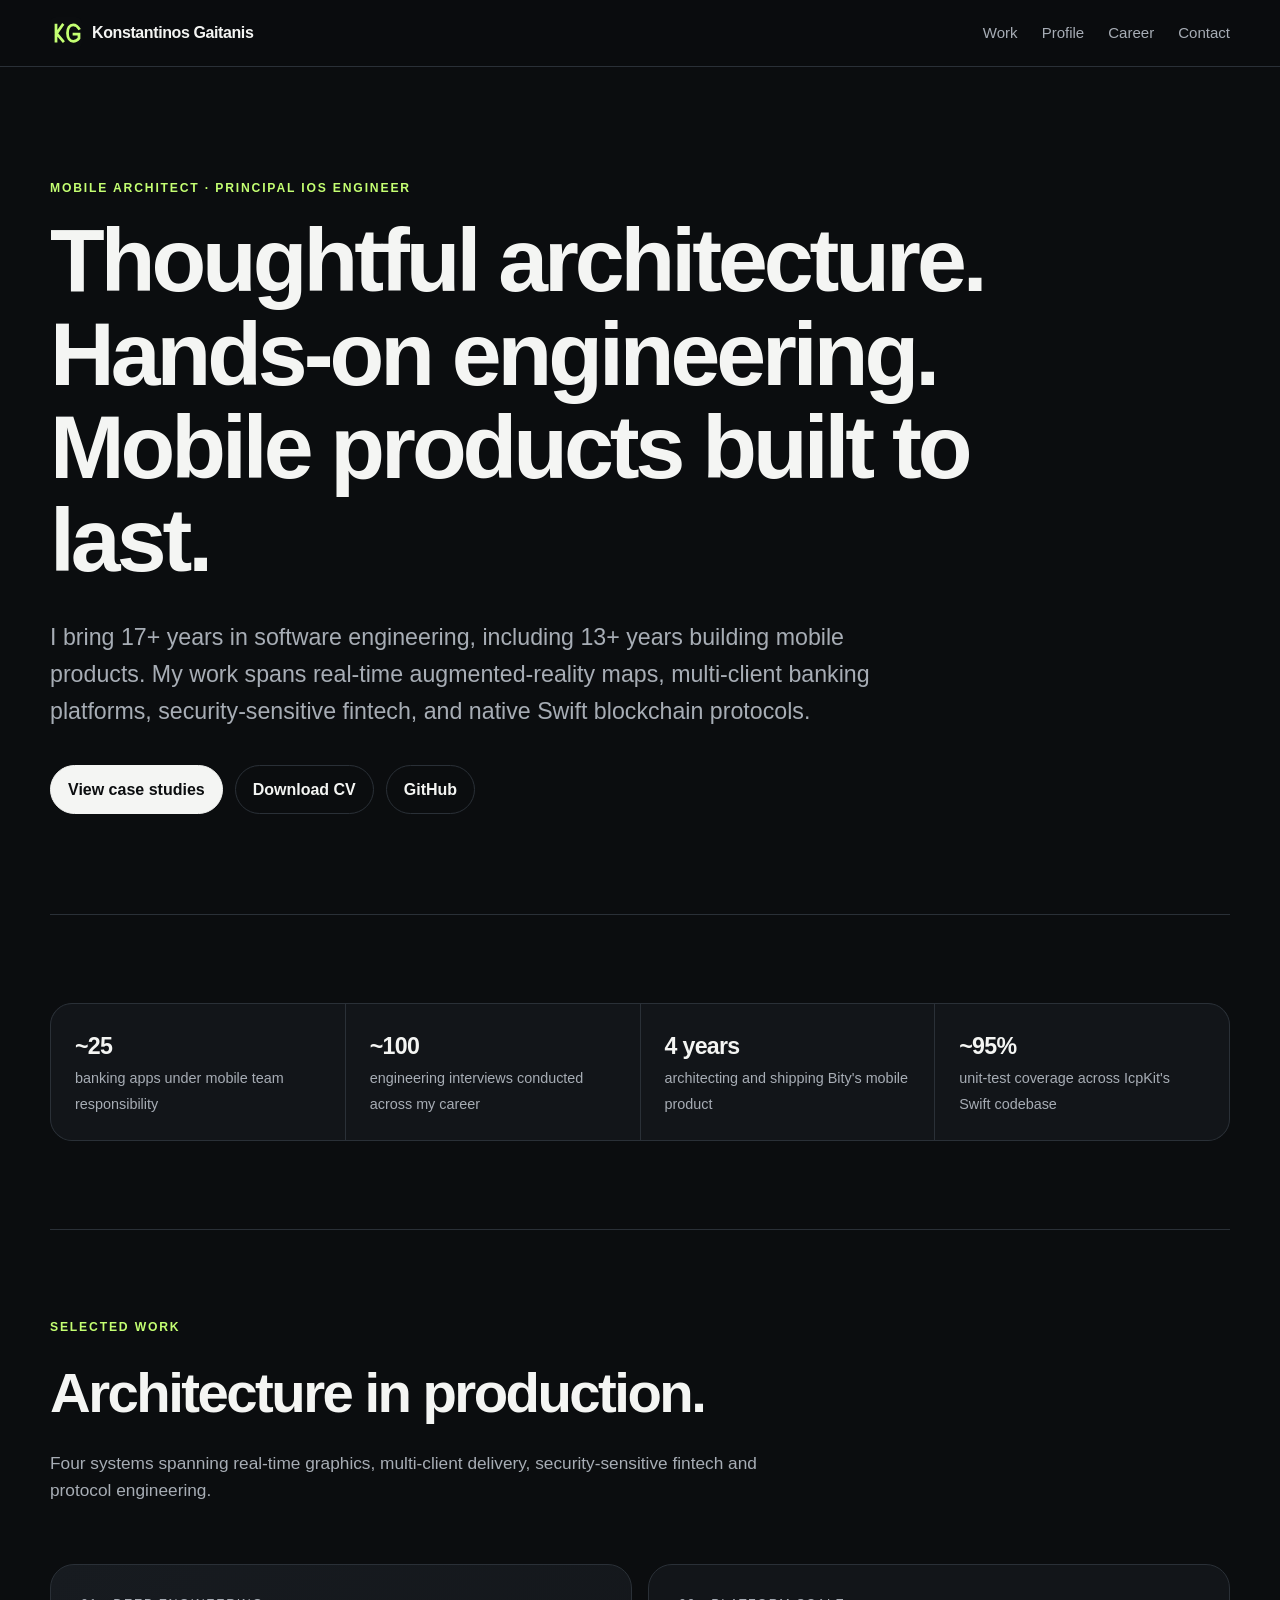
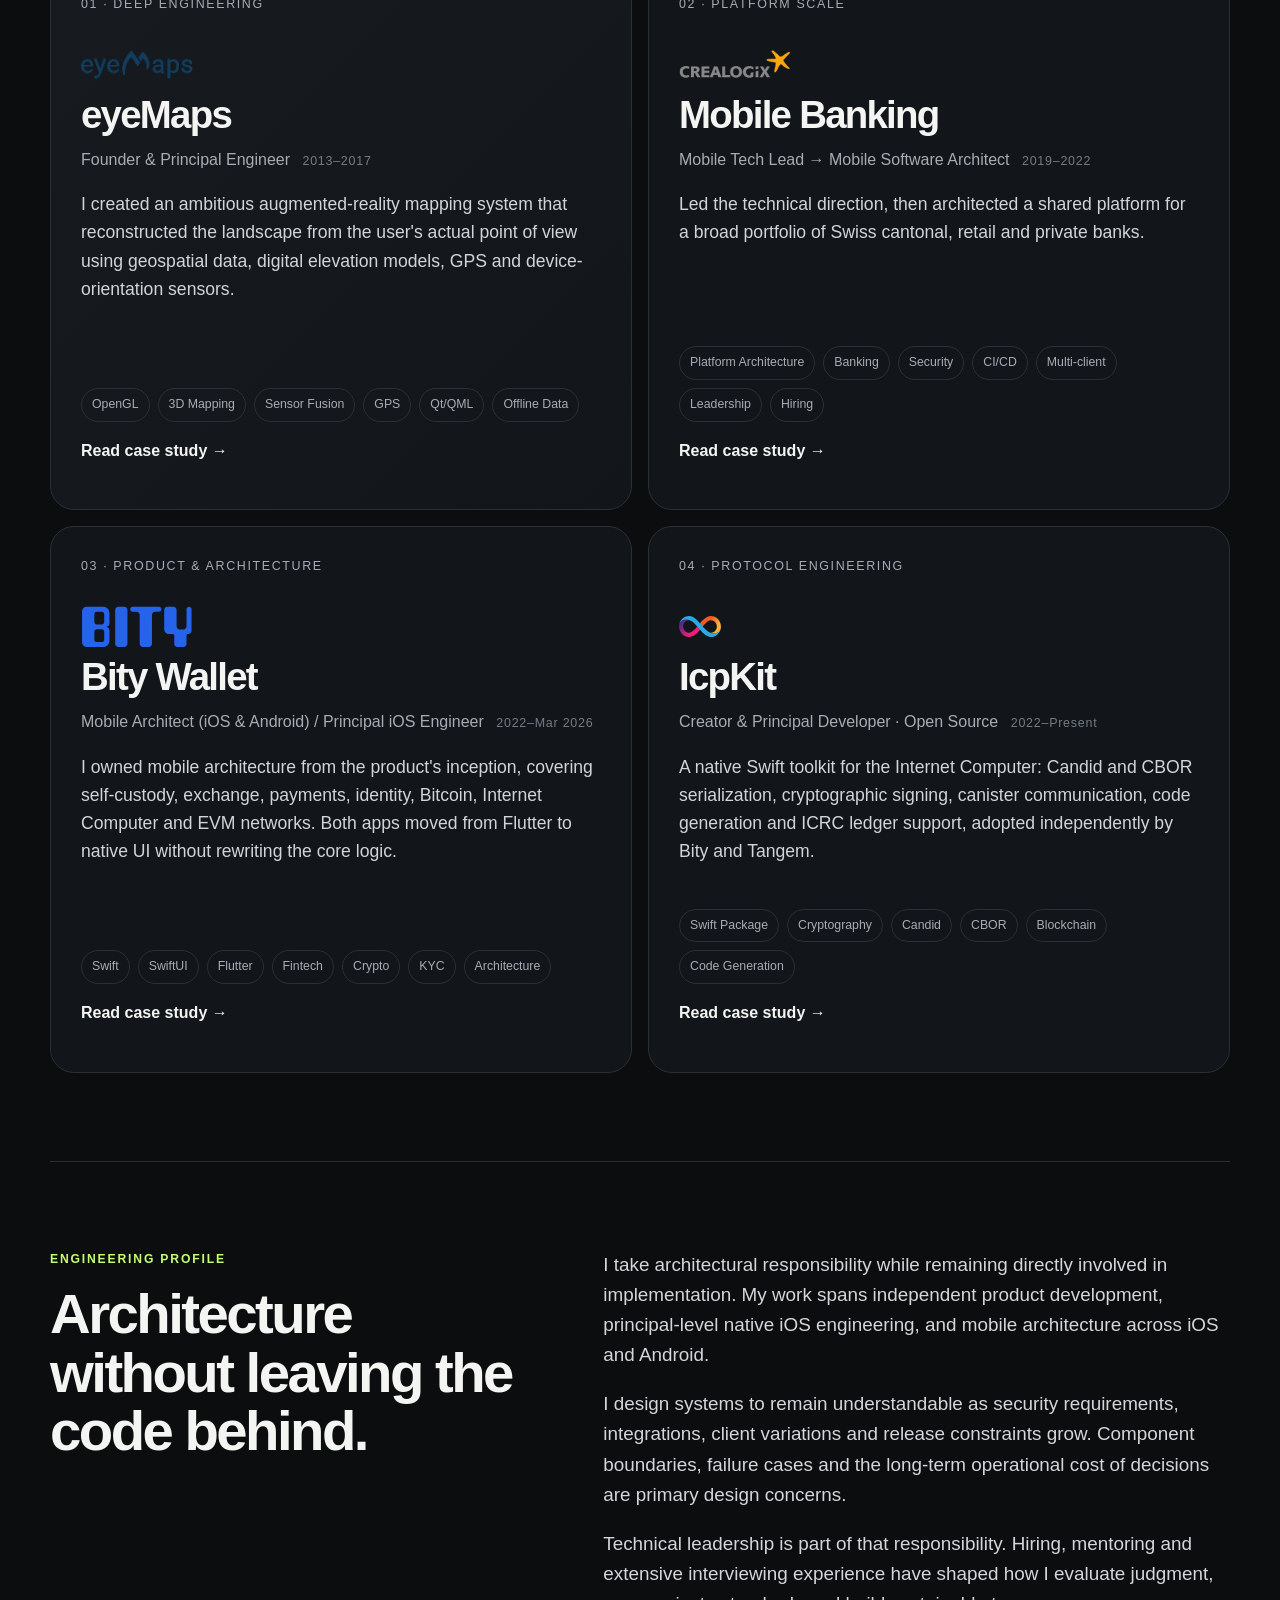
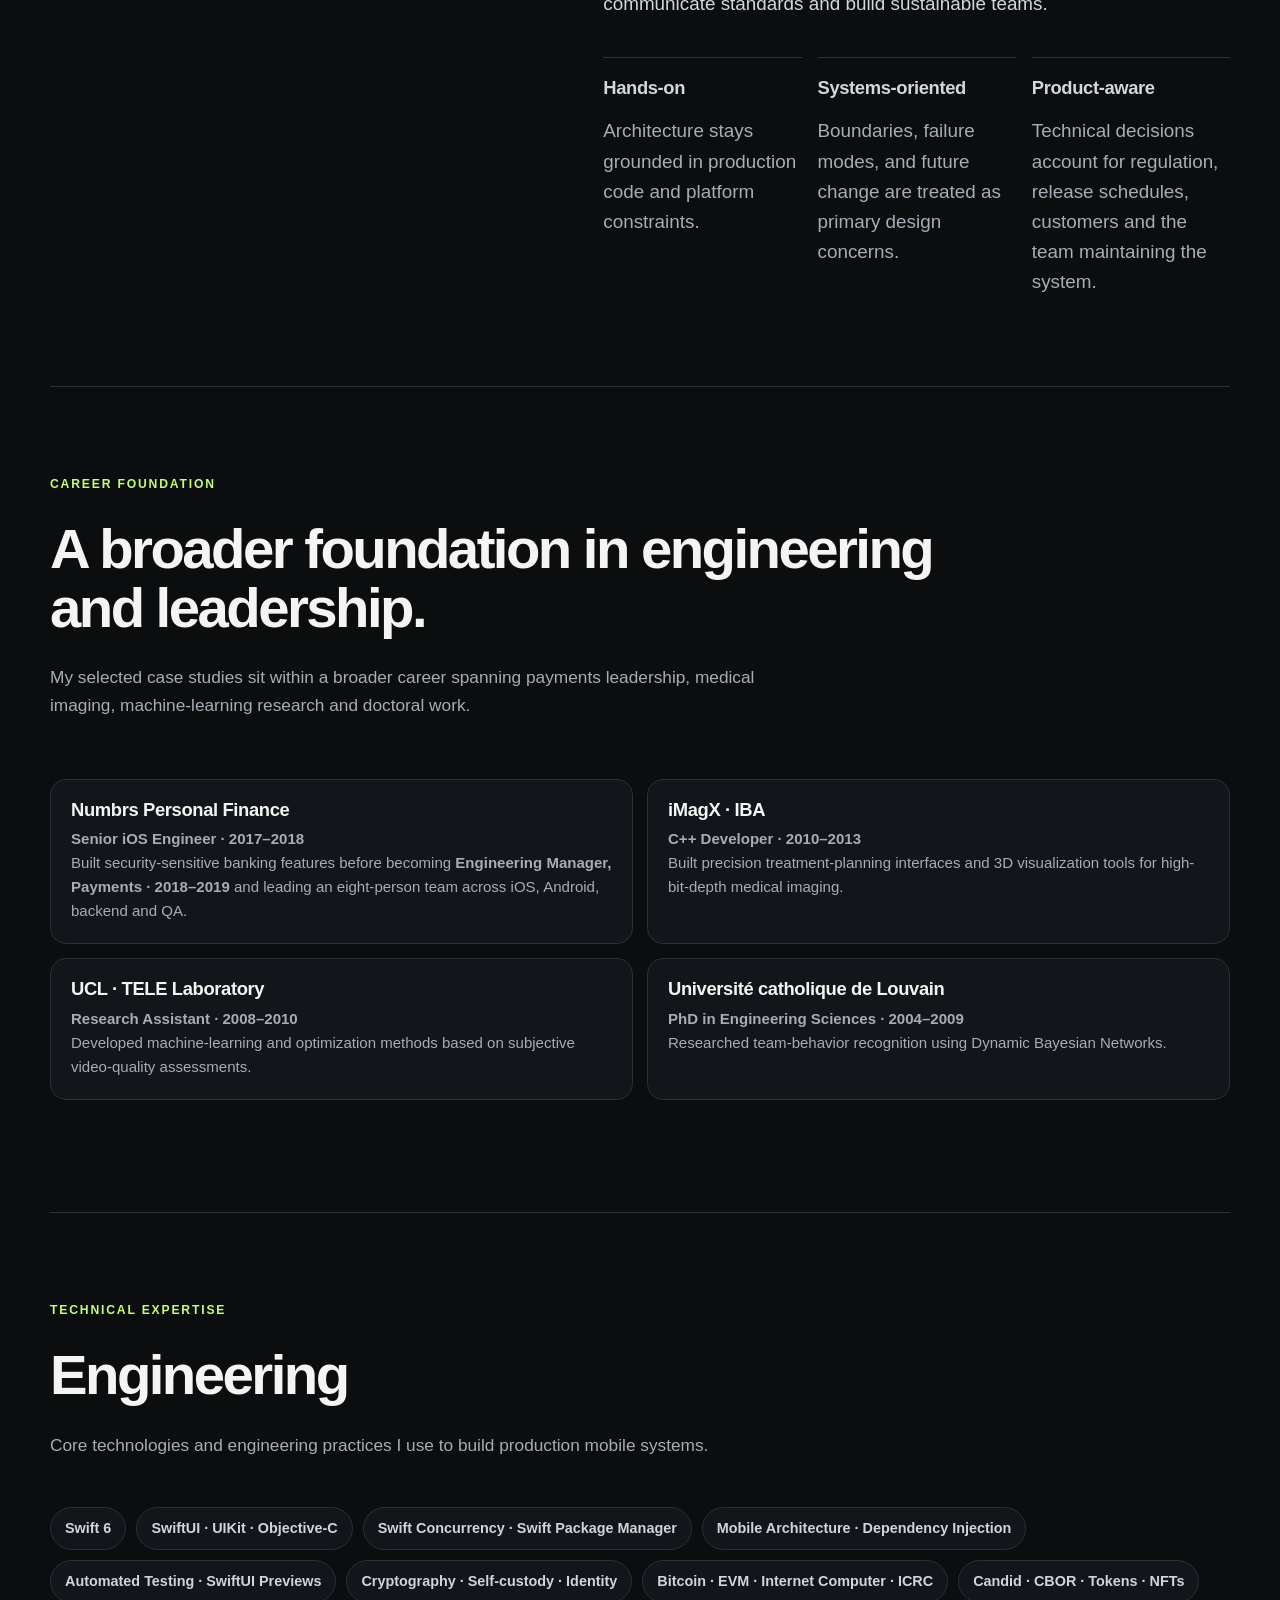
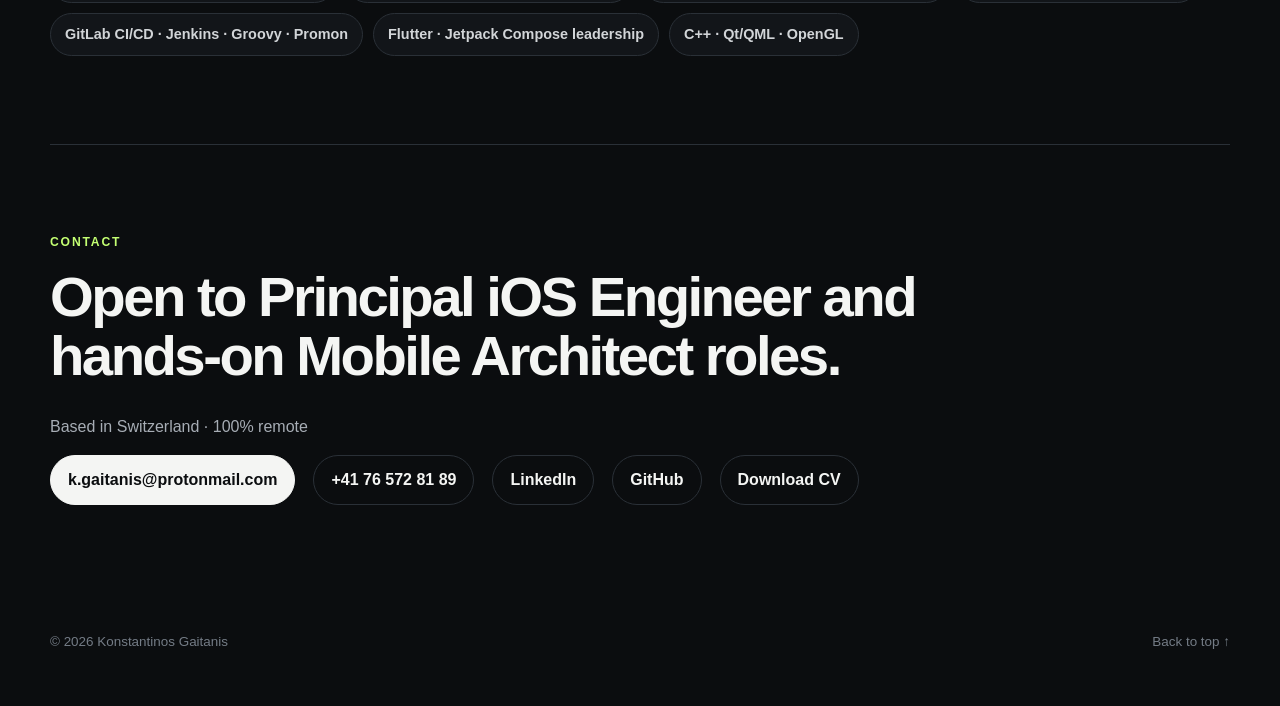
==== commit bfe7b410: "Update homepage headline" ====
--- a/index.html
+++ b/index.html
@@ -57,7 +57,7 @@
   <main id="top">
     <section class="hero shell">
       <p class="eyebrow">Mobile Architect · Principal iOS Engineer</p>
-      <h1>I architect and build mobile products where security, scale, and complexity matter.</h1>
+      <h1>Thoughtful architecture. Hands-on engineering. Mobile products built to last.</h1>
       <p class="lede">I bring 17+ years in software engineering, including 13+ years building mobile products. My work spans real-time augmented-reality maps, multi-client banking platforms, security-sensitive fintech, and native Swift blockchain protocols.</p>
       <div class="hero-actions"><a class="button primary" href="#work">View case studies</a><a class="button" href="assets/Konstantinos_Gaitanis_Mobile_Architect_Principal_iOS_Engineer.pdf" download>Download CV</a><a class="button" href="https://github.com/kgaitanis">GitHub</a></div>
     </section>
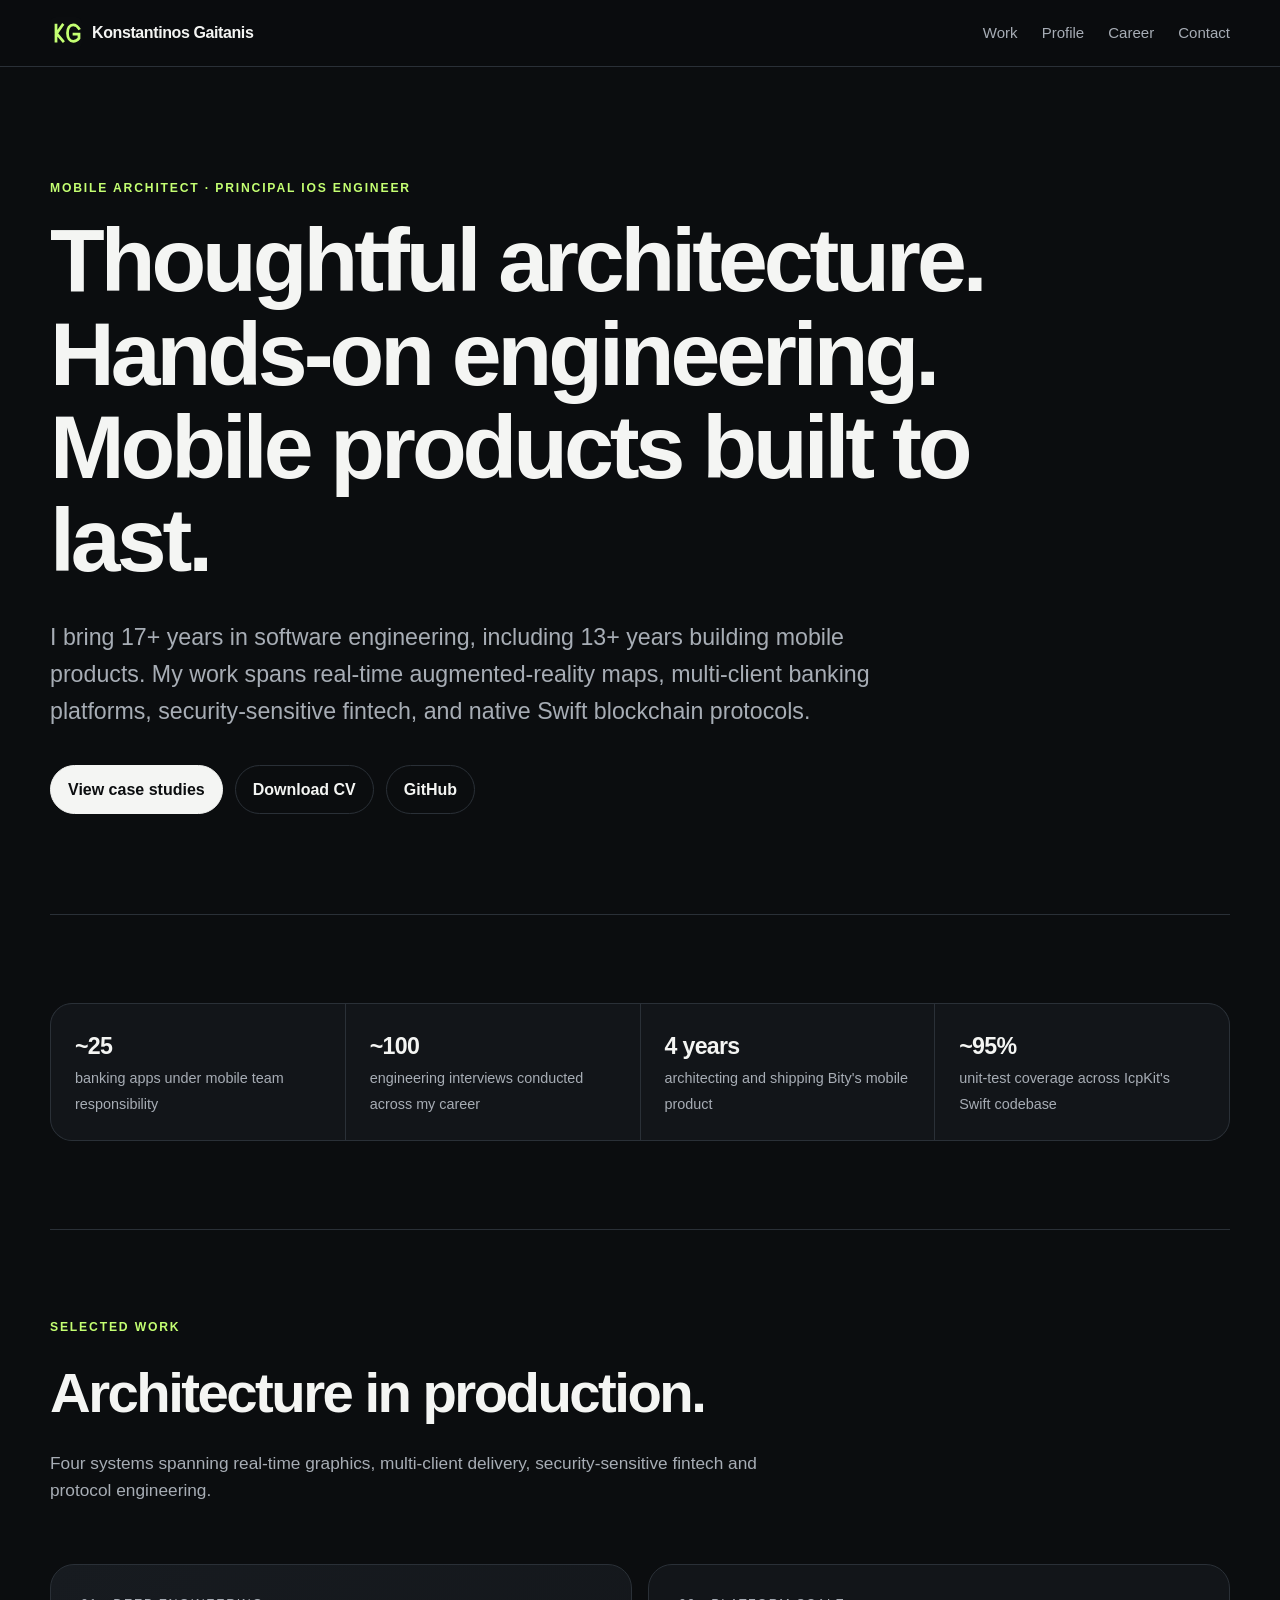
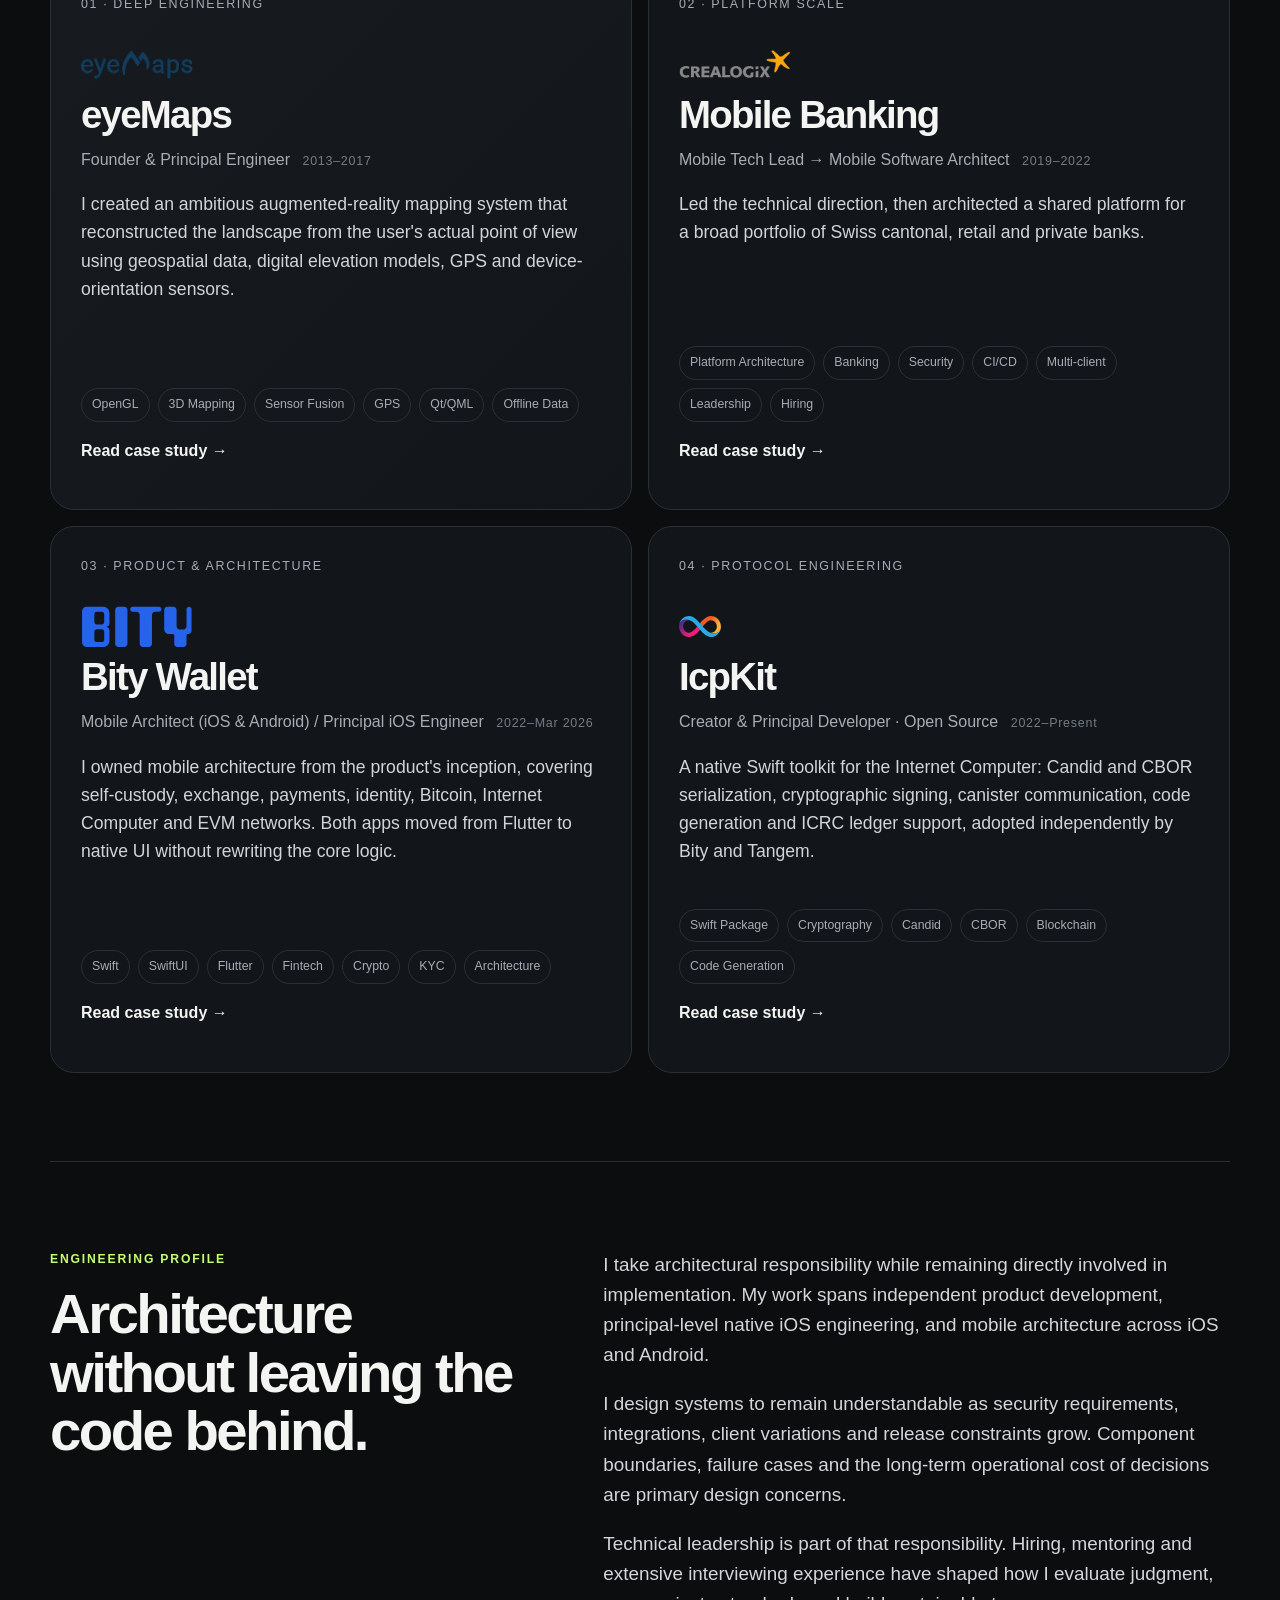
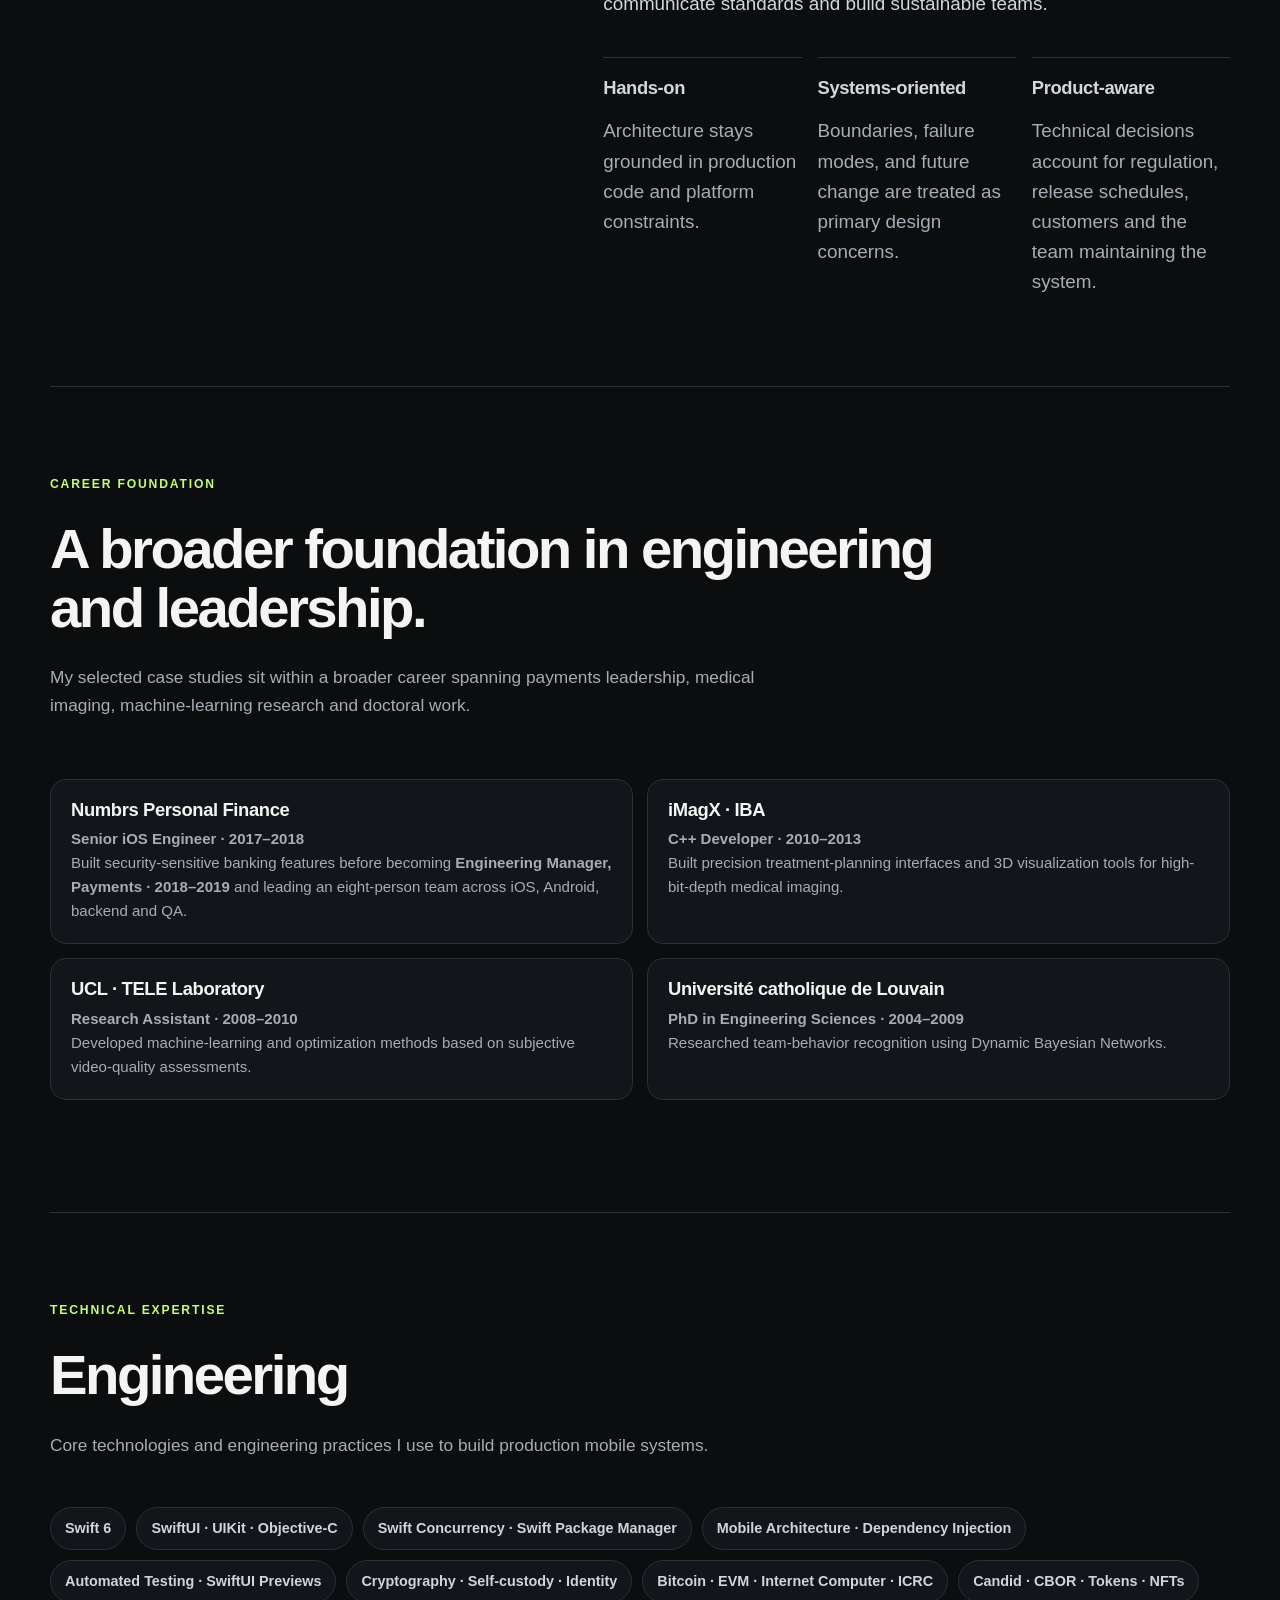
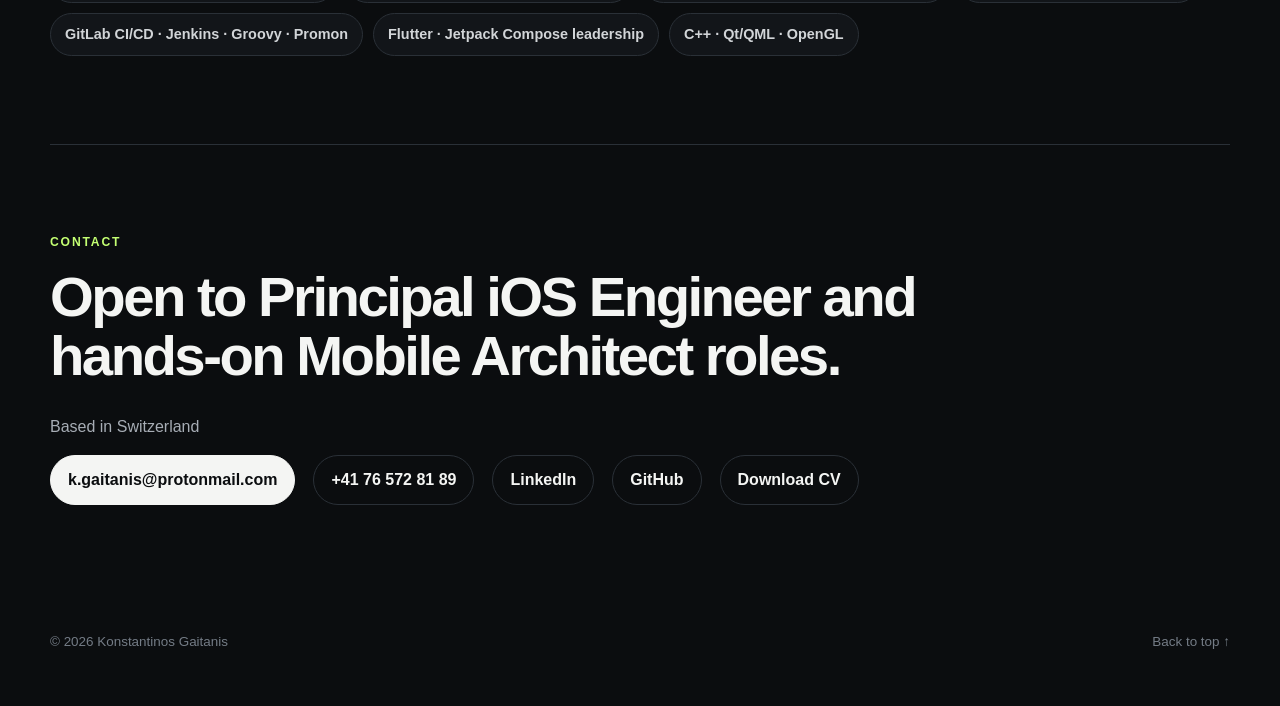
==== commit e51f1056: "Remove remote-only availability wording" ====
--- a/index.html
+++ b/index.html
@@ -153,7 +153,7 @@
     <section id="contact" class="shell section contact">
       <p class="eyebrow">Contact</p>
       <h2>Open to Principal iOS Engineer and hands-on Mobile Architect roles.</h2>
-      <p>Based in Switzerland · 100% remote</p>
+      <p>Based in Switzerland</p>
       <div class="contact-links">
         <a class="button primary" href="mailto:k.gaitanis@protonmail.com">k.gaitanis@protonmail.com</a>
         <a class="button" href="tel:+41765728189">+41 76 572 81 89</a>
